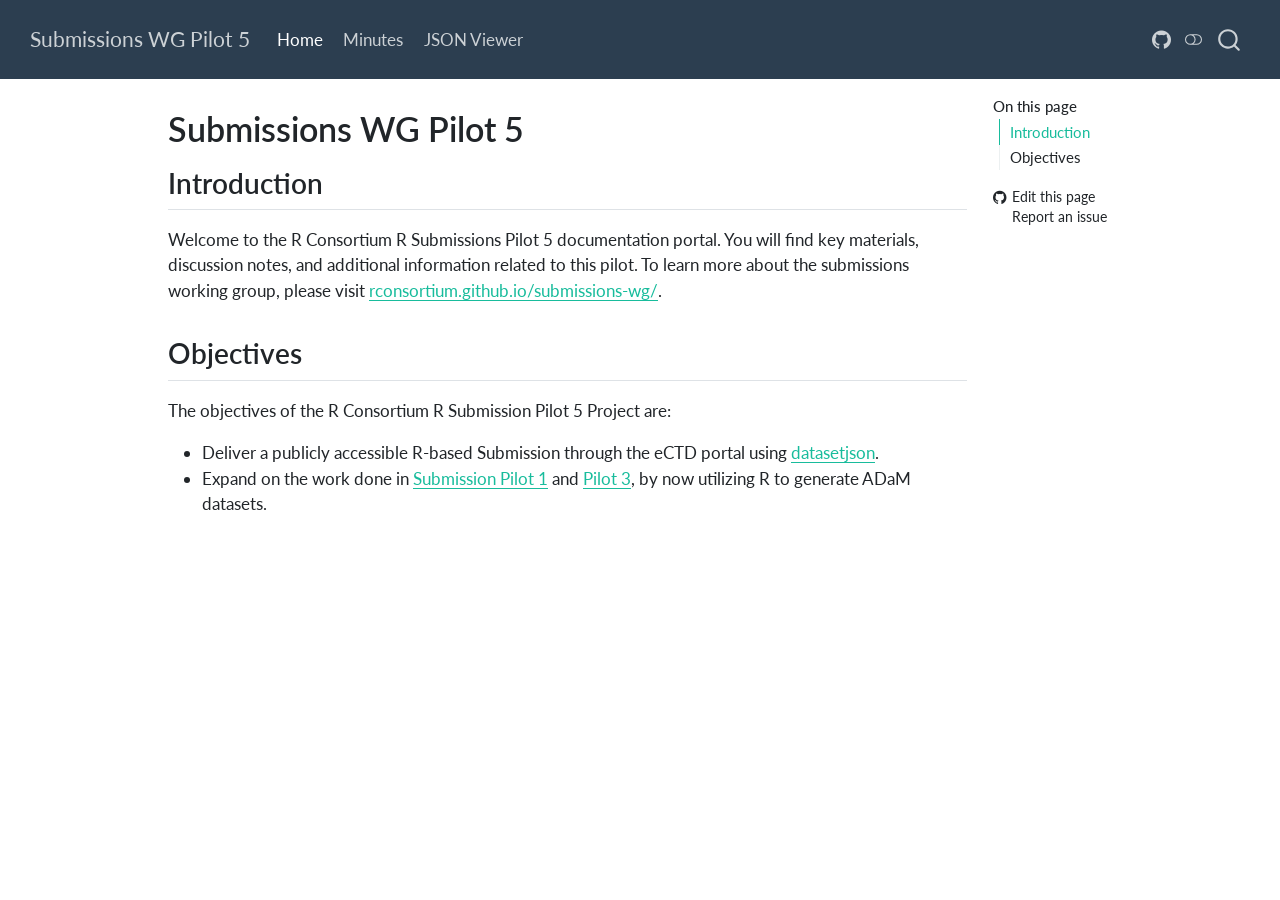
==== index.html @ d09e0a8d "Built site for gh-pages" ====
<!DOCTYPE html>
<html xmlns="http://www.w3.org/1999/xhtml" lang="en" xml:lang="en"><head>

<meta charset="utf-8">
<meta name="generator" content="quarto-1.6.43">

<meta name="viewport" content="width=device-width, initial-scale=1.0, user-scalable=yes">


<title>Submissions WG Pilot 5</title>
<style>
code{white-space: pre-wrap;}
span.smallcaps{font-variant: small-caps;}
div.columns{display: flex; gap: min(4vw, 1.5em);}
div.column{flex: auto; overflow-x: auto;}
div.hanging-indent{margin-left: 1.5em; text-indent: -1.5em;}
ul.task-list{list-style: none;}
ul.task-list li input[type="checkbox"] {
  width: 0.8em;
  margin: 0 0.8em 0.2em -1em; /* quarto-specific, see https://github.com/quarto-dev/quarto-cli/issues/4556 */ 
  vertical-align: middle;
}
</style>


<script src="site_libs/quarto-nav/quarto-nav.js"></script>
<script src="site_libs/quarto-nav/headroom.min.js"></script>
<script src="site_libs/clipboard/clipboard.min.js"></script>
<script src="site_libs/quarto-search/autocomplete.umd.js"></script>
<script src="site_libs/quarto-search/fuse.min.js"></script>
<script src="site_libs/quarto-search/quarto-search.js"></script>
<meta name="quarto:offset" content="./">
<script src="site_libs/quarto-html/quarto.js"></script>
<script src="site_libs/quarto-html/popper.min.js"></script>
<script src="site_libs/quarto-html/tippy.umd.min.js"></script>
<script src="site_libs/quarto-html/anchor.min.js"></script>
<link href="site_libs/quarto-html/tippy.css" rel="stylesheet">
<link href="site_libs/quarto-html/quarto-syntax-highlighting-d4d76bf8491c20bad77d141916dc28e1.css" rel="stylesheet" class="quarto-color-scheme" id="quarto-text-highlighting-styles">
<link href="site_libs/quarto-html/quarto-syntax-highlighting-dark-4379b0ccadffce622b03caf4c46266b3.css" rel="prefetch" class="quarto-color-scheme quarto-color-alternate" id="quarto-text-highlighting-styles">
<script src="site_libs/bootstrap/bootstrap.min.js"></script>
<link href="site_libs/bootstrap/bootstrap-icons.css" rel="stylesheet">
<link href="site_libs/bootstrap/bootstrap-d75320580429fd03ccc14abf5aea7e44.min.css" rel="stylesheet" append-hash="true" class="quarto-color-scheme" id="quarto-bootstrap" data-mode="light">
<link href="site_libs/bootstrap/bootstrap-dark-03cff2e87a80ce85282700c0d3d2a4d3.min.css" rel="prefetch" append-hash="true" class="quarto-color-scheme quarto-color-alternate" id="quarto-bootstrap" data-mode="dark">
<script id="quarto-search-options" type="application/json">{
  "location": "navbar",
  "copy-button": false,
  "collapse-after": 3,
  "panel-placement": "end",
  "type": "overlay",
  "limit": 50,
  "keyboard-shortcut": [
    "f",
    "/",
    "s"
  ],
  "show-item-context": false,
  "language": {
    "search-no-results-text": "No results",
    "search-matching-documents-text": "matching documents",
    "search-copy-link-title": "Copy link to search",
    "search-hide-matches-text": "Hide additional matches",
    "search-more-match-text": "more match in this document",
    "search-more-matches-text": "more matches in this document",
    "search-clear-button-title": "Clear",
    "search-text-placeholder": "",
    "search-detached-cancel-button-title": "Cancel",
    "search-submit-button-title": "Submit",
    "search-label": "Search"
  }
}</script>


<link rel="stylesheet" href="styles.css">
</head>

<body class="nav-fixed">

<div id="quarto-search-results"></div>
  <header id="quarto-header" class="headroom fixed-top">
    <nav class="navbar navbar-expand-lg " data-bs-theme="dark">
      <div class="navbar-container container-fluid">
      <div class="navbar-brand-container mx-auto">
    <a class="navbar-brand" href="./index.html">
    <span class="navbar-title">Submissions WG Pilot 5</span>
    </a>
  </div>
            <div id="quarto-search" class="" title="Search"></div>
          <button class="navbar-toggler" type="button" data-bs-toggle="collapse" data-bs-target="#navbarCollapse" aria-controls="navbarCollapse" role="menu" aria-expanded="false" aria-label="Toggle navigation" onclick="if (window.quartoToggleHeadroom) { window.quartoToggleHeadroom(); }">
  <span class="navbar-toggler-icon"></span>
</button>
          <div class="collapse navbar-collapse" id="navbarCollapse">
            <ul class="navbar-nav navbar-nav-scroll me-auto">
  <li class="nav-item">
    <a class="nav-link active" href="./index.html" aria-current="page"> 
<span class="menu-text">Home</span></a>
  </li>  
  <li class="nav-item">
    <a class="nav-link" href="https://github.com/RConsortium/submissions-pilot5-datasetjson/discussions/3/"> 
<span class="menu-text">Minutes</span></a>
  </li>  
  <li class="nav-item">
    <a class="nav-link" href="./viewer.html"> 
<span class="menu-text">JSON Viewer</span></a>
  </li>  
</ul>
            <ul class="navbar-nav navbar-nav-scroll ms-auto">
  <li class="nav-item compact">
    <a class="nav-link" href="https://github.com/RConsortium/submissions-pilot5-website"> <i class="bi bi-github" role="img" aria-label="GitHub Site">
</i> 
<span class="menu-text"></span></a>
  </li>  
</ul>
          </div> <!-- /navcollapse -->
            <div class="quarto-navbar-tools">
  <a href="" class="quarto-color-scheme-toggle quarto-navigation-tool  px-1" onclick="window.quartoToggleColorScheme(); return false;" title="Toggle dark mode"><i class="bi"></i></a>
</div>
      </div> <!-- /container-fluid -->
    </nav>
</header>
<!-- content -->
<div id="quarto-content" class="quarto-container page-columns page-rows-contents page-layout-article page-navbar">
<!-- sidebar -->
<!-- margin-sidebar -->
    <div id="quarto-margin-sidebar" class="sidebar margin-sidebar">
        <nav id="TOC" role="doc-toc" class="toc-active">
    <h2 id="toc-title">On this page</h2>
   
  <ul>
  <li><a href="#introduction" id="toc-introduction" class="nav-link active" data-scroll-target="#introduction">Introduction</a></li>
  <li><a href="#objectives" id="toc-objectives" class="nav-link" data-scroll-target="#objectives">Objectives</a></li>
  </ul>
<div class="toc-actions"><ul><li><a href="https://github.com/RConsortium/submissions-pilot5-website/edit/main/index.qmd" class="toc-action"><i class="bi bi-github"></i>Edit this page</a></li><li><a href="https://github.com/RConsortium/submissions-pilot5-website/issues/new" class="toc-action"><i class="bi empty"></i>Report an issue</a></li></ul></div></nav>
    </div>
<!-- main -->
<main class="content" id="quarto-document-content">

<header id="title-block-header" class="quarto-title-block default">
<div class="quarto-title">
<h1 class="title">Submissions WG Pilot 5</h1>
</div>



<div class="quarto-title-meta">

    
  
    
  </div>
  


</header>


<section id="introduction" class="level2">
<h2 class="anchored" data-anchor-id="introduction">Introduction</h2>
<p>Welcome to the R Consortium R Submissions Pilot 5 documentation portal. You will find key materials, discussion notes, and additional information related to this pilot. To learn more about the submissions working group, please visit <a href="https://rconsortium.github.io/submissions-wg/">rconsortium.github.io/submissions-wg/</a>.</p>
</section>
<section id="objectives" class="level2">
<h2 class="anchored" data-anchor-id="objectives">Objectives</h2>
<p>The objectives of the R Consortium R Submission Pilot 5 Project are:</p>
<ul>
<li>Deliver a publicly accessible R-based Submission through the eCTD portal using <a href="https://github.com/atorus-research/datasetjson">datasetjson</a>.</li>
<li>Expand on the work done in <a href="https://github.com/RConsortium/submissions-pilot1">Submission Pilot 1</a> and <a href="https://github.com/RConsortium/submissions-pilot3-adam">Pilot 3</a>, by now utilizing R to generate ADaM datasets.</li>
</ul>


</section>

</main> <!-- /main -->
<script id="quarto-html-after-body" type="application/javascript">
window.document.addEventListener("DOMContentLoaded", function (event) {
  const toggleBodyColorMode = (bsSheetEl) => {
    const mode = bsSheetEl.getAttribute("data-mode");
    const bodyEl = window.document.querySelector("body");
    if (mode === "dark") {
      bodyEl.classList.add("quarto-dark");
      bodyEl.classList.remove("quarto-light");
    } else {
      bodyEl.classList.add("quarto-light");
      bodyEl.classList.remove("quarto-dark");
    }
  }
  const toggleBodyColorPrimary = () => {
    const bsSheetEl = window.document.querySelector("link#quarto-bootstrap");
    if (bsSheetEl) {
      toggleBodyColorMode(bsSheetEl);
    }
  }
  toggleBodyColorPrimary();  
  const disableStylesheet = (stylesheets) => {
    for (let i=0; i < stylesheets.length; i++) {
      const stylesheet = stylesheets[i];
      stylesheet.rel = 'prefetch';
    }
  }
  const enableStylesheet = (stylesheets) => {
    for (let i=0; i < stylesheets.length; i++) {
      const stylesheet = stylesheets[i];
      stylesheet.rel = 'stylesheet';
    }
  }
  const manageTransitions = (selector, allowTransitions) => {
    const els = window.document.querySelectorAll(selector);
    for (let i=0; i < els.length; i++) {
      const el = els[i];
      if (allowTransitions) {
        el.classList.remove('notransition');
      } else {
        el.classList.add('notransition');
      }
    }
  }
  const toggleGiscusIfUsed = (isAlternate, darkModeDefault) => {
    const baseTheme = document.querySelector('#giscus-base-theme')?.value ?? 'light';
    const alternateTheme = document.querySelector('#giscus-alt-theme')?.value ?? 'dark';
    let newTheme = '';
    if(darkModeDefault) {
      newTheme = isAlternate ? baseTheme : alternateTheme;
    } else {
      newTheme = isAlternate ? alternateTheme : baseTheme;
    }
    const changeGiscusTheme = () => {
      // From: https://github.com/giscus/giscus/issues/336
      const sendMessage = (message) => {
        const iframe = document.querySelector('iframe.giscus-frame');
        if (!iframe) return;
        iframe.contentWindow.postMessage({ giscus: message }, 'https://giscus.app');
      }
      sendMessage({
        setConfig: {
          theme: newTheme
        }
      });
    }
    const isGiscussLoaded = window.document.querySelector('iframe.giscus-frame') !== null;
    if (isGiscussLoaded) {
      changeGiscusTheme();
    }
  }
  const toggleColorMode = (alternate) => {
    // Switch the stylesheets
    const alternateStylesheets = window.document.querySelectorAll('link.quarto-color-scheme.quarto-color-alternate');
    manageTransitions('#quarto-margin-sidebar .nav-link', false);
    if (alternate) {
      enableStylesheet(alternateStylesheets);
      for (const sheetNode of alternateStylesheets) {
        if (sheetNode.id === "quarto-bootstrap") {
          toggleBodyColorMode(sheetNode);
        }
      }
    } else {
      disableStylesheet(alternateStylesheets);
      toggleBodyColorPrimary();
    }
    manageTransitions('#quarto-margin-sidebar .nav-link', true);
    // Switch the toggles
    const toggles = window.document.querySelectorAll('.quarto-color-scheme-toggle');
    for (let i=0; i < toggles.length; i++) {
      const toggle = toggles[i];
      if (toggle) {
        if (alternate) {
          toggle.classList.add("alternate");     
        } else {
          toggle.classList.remove("alternate");
        }
      }
    }
    // Hack to workaround the fact that safari doesn't
    // properly recolor the scrollbar when toggling (#1455)
    if (navigator.userAgent.indexOf('Safari') > 0 && navigator.userAgent.indexOf('Chrome') == -1) {
      manageTransitions("body", false);
      window.scrollTo(0, 1);
      setTimeout(() => {
        window.scrollTo(0, 0);
        manageTransitions("body", true);
      }, 40);  
    }
  }
  const isFileUrl = () => { 
    return window.location.protocol === 'file:';
  }
  const hasAlternateSentinel = () => {  
    let styleSentinel = getColorSchemeSentinel();
    if (styleSentinel !== null) {
      return styleSentinel === "alternate";
    } else {
      return false;
    }
  }
  const setStyleSentinel = (alternate) => {
    const value = alternate ? "alternate" : "default";
    if (!isFileUrl()) {
      window.localStorage.setItem("quarto-color-scheme", value);
    } else {
      localAlternateSentinel = value;
    }
  }
  const getColorSchemeSentinel = () => {
    if (!isFileUrl()) {
      const storageValue = window.localStorage.getItem("quarto-color-scheme");
      return storageValue != null ? storageValue : localAlternateSentinel;
    } else {
      return localAlternateSentinel;
    }
  }
  const darkModeDefault = false;
  let localAlternateSentinel = darkModeDefault ? 'alternate' : 'default';
  // Dark / light mode switch
  window.quartoToggleColorScheme = () => {
    // Read the current dark / light value 
    let toAlternate = !hasAlternateSentinel();
    toggleColorMode(toAlternate);
    setStyleSentinel(toAlternate);
    toggleGiscusIfUsed(toAlternate, darkModeDefault);
  };
  // Ensure there is a toggle, if there isn't float one in the top right
  if (window.document.querySelector('.quarto-color-scheme-toggle') === null) {
    const a = window.document.createElement('a');
    a.classList.add('top-right');
    a.classList.add('quarto-color-scheme-toggle');
    a.href = "";
    a.onclick = function() { try { window.quartoToggleColorScheme(); } catch {} return false; };
    const i = window.document.createElement("i");
    i.classList.add('bi');
    a.appendChild(i);
    window.document.body.appendChild(a);
  }
  // Switch to dark mode if need be
  if (hasAlternateSentinel()) {
    toggleColorMode(true);
  } else {
    toggleColorMode(false);
  }
  const icon = "";
  const anchorJS = new window.AnchorJS();
  anchorJS.options = {
    placement: 'right',
    icon: icon
  };
  anchorJS.add('.anchored');
  const isCodeAnnotation = (el) => {
    for (const clz of el.classList) {
      if (clz.startsWith('code-annotation-')) {                     
        return true;
      }
    }
    return false;
  }
  const onCopySuccess = function(e) {
    // button target
    const button = e.trigger;
    // don't keep focus
    button.blur();
    // flash "checked"
    button.classList.add('code-copy-button-checked');
    var currentTitle = button.getAttribute("title");
    button.setAttribute("title", "Copied!");
    let tooltip;
    if (window.bootstrap) {
      button.setAttribute("data-bs-toggle", "tooltip");
      button.setAttribute("data-bs-placement", "left");
      button.setAttribute("data-bs-title", "Copied!");
      tooltip = new bootstrap.Tooltip(button, 
        { trigger: "manual", 
          customClass: "code-copy-button-tooltip",
          offset: [0, -8]});
      tooltip.show();    
    }
    setTimeout(function() {
      if (tooltip) {
        tooltip.hide();
        button.removeAttribute("data-bs-title");
        button.removeAttribute("data-bs-toggle");
        button.removeAttribute("data-bs-placement");
      }
      button.setAttribute("title", currentTitle);
      button.classList.remove('code-copy-button-checked');
    }, 1000);
    // clear code selection
    e.clearSelection();
  }
  const getTextToCopy = function(trigger) {
      const codeEl = trigger.previousElementSibling.cloneNode(true);
      for (const childEl of codeEl.children) {
        if (isCodeAnnotation(childEl)) {
          childEl.remove();
        }
      }
      return codeEl.innerText;
  }
  const clipboard = new window.ClipboardJS('.code-copy-button:not([data-in-quarto-modal])', {
    text: getTextToCopy
  });
  clipboard.on('success', onCopySuccess);
  if (window.document.getElementById('quarto-embedded-source-code-modal')) {
    const clipboardModal = new window.ClipboardJS('.code-copy-button[data-in-quarto-modal]', {
      text: getTextToCopy,
      container: window.document.getElementById('quarto-embedded-source-code-modal')
    });
    clipboardModal.on('success', onCopySuccess);
  }
    var localhostRegex = new RegExp(/^(?:http|https):\/\/localhost\:?[0-9]*\//);
    var mailtoRegex = new RegExp(/^mailto:/);
      var filterRegex = new RegExp("https:\/\/rconsortium\.github\.io\/submissions-pilot5-website");
    var isInternal = (href) => {
        return filterRegex.test(href) || localhostRegex.test(href) || mailtoRegex.test(href);
    }
    // Inspect non-navigation links and adorn them if external
 	var links = window.document.querySelectorAll('a[href]:not(.nav-link):not(.navbar-brand):not(.toc-action):not(.sidebar-link):not(.sidebar-item-toggle):not(.pagination-link):not(.no-external):not([aria-hidden]):not(.dropdown-item):not(.quarto-navigation-tool):not(.about-link)');
    for (var i=0; i<links.length; i++) {
      const link = links[i];
      if (!isInternal(link.href)) {
        // undo the damage that might have been done by quarto-nav.js in the case of
        // links that we want to consider external
        if (link.dataset.originalHref !== undefined) {
          link.href = link.dataset.originalHref;
        }
      }
    }
  function tippyHover(el, contentFn, onTriggerFn, onUntriggerFn) {
    const config = {
      allowHTML: true,
      maxWidth: 500,
      delay: 100,
      arrow: false,
      appendTo: function(el) {
          return el.parentElement;
      },
      interactive: true,
      interactiveBorder: 10,
      theme: 'quarto',
      placement: 'bottom-start',
    };
    if (contentFn) {
      config.content = contentFn;
    }
    if (onTriggerFn) {
      config.onTrigger = onTriggerFn;
    }
    if (onUntriggerFn) {
      config.onUntrigger = onUntriggerFn;
    }
    window.tippy(el, config); 
  }
  const noterefs = window.document.querySelectorAll('a[role="doc-noteref"]');
  for (var i=0; i<noterefs.length; i++) {
    const ref = noterefs[i];
    tippyHover(ref, function() {
      // use id or data attribute instead here
      let href = ref.getAttribute('data-footnote-href') || ref.getAttribute('href');
      try { href = new URL(href).hash; } catch {}
      const id = href.replace(/^#\/?/, "");
      const note = window.document.getElementById(id);
      if (note) {
        return note.innerHTML;
      } else {
        return "";
      }
    });
  }
  const xrefs = window.document.querySelectorAll('a.quarto-xref');
  const processXRef = (id, note) => {
    // Strip column container classes
    const stripColumnClz = (el) => {
      el.classList.remove("page-full", "page-columns");
      if (el.children) {
        for (const child of el.children) {
          stripColumnClz(child);
        }
      }
    }
    stripColumnClz(note)
    if (id === null || id.startsWith('sec-')) {
      // Special case sections, only their first couple elements
      const container = document.createElement("div");
      if (note.children && note.children.length > 2) {
        container.appendChild(note.children[0].cloneNode(true));
        for (let i = 1; i < note.children.length; i++) {
          const child = note.children[i];
          if (child.tagName === "P" && child.innerText === "") {
            continue;
          } else {
            container.appendChild(child.cloneNode(true));
            break;
          }
        }
        if (window.Quarto?.typesetMath) {
          window.Quarto.typesetMath(container);
        }
        return container.innerHTML
      } else {
        if (window.Quarto?.typesetMath) {
          window.Quarto.typesetMath(note);
        }
        return note.innerHTML;
      }
    } else {
      // Remove any anchor links if they are present
      const anchorLink = note.querySelector('a.anchorjs-link');
      if (anchorLink) {
        anchorLink.remove();
      }
      if (window.Quarto?.typesetMath) {
        window.Quarto.typesetMath(note);
      }
      if (note.classList.contains("callout")) {
        return note.outerHTML;
      } else {
        return note.innerHTML;
      }
    }
  }
  for (var i=0; i<xrefs.length; i++) {
    const xref = xrefs[i];
    tippyHover(xref, undefined, function(instance) {
      instance.disable();
      let url = xref.getAttribute('href');
      let hash = undefined; 
      if (url.startsWith('#')) {
        hash = url;
      } else {
        try { hash = new URL(url).hash; } catch {}
      }
      if (hash) {
        const id = hash.replace(/^#\/?/, "");
        const note = window.document.getElementById(id);
        if (note !== null) {
          try {
            const html = processXRef(id, note.cloneNode(true));
            instance.setContent(html);
          } finally {
            instance.enable();
            instance.show();
          }
        } else {
          // See if we can fetch this
          fetch(url.split('#')[0])
          .then(res => res.text())
          .then(html => {
            const parser = new DOMParser();
            const htmlDoc = parser.parseFromString(html, "text/html");
            const note = htmlDoc.getElementById(id);
            if (note !== null) {
              const html = processXRef(id, note);
              instance.setContent(html);
            } 
          }).finally(() => {
            instance.enable();
            instance.show();
          });
        }
      } else {
        // See if we can fetch a full url (with no hash to target)
        // This is a special case and we should probably do some content thinning / targeting
        fetch(url)
        .then(res => res.text())
        .then(html => {
          const parser = new DOMParser();
          const htmlDoc = parser.parseFromString(html, "text/html");
          const note = htmlDoc.querySelector('main.content');
          if (note !== null) {
            // This should only happen for chapter cross references
            // (since there is no id in the URL)
            // remove the first header
            if (note.children.length > 0 && note.children[0].tagName === "HEADER") {
              note.children[0].remove();
            }
            const html = processXRef(null, note);
            instance.setContent(html);
          } 
        }).finally(() => {
          instance.enable();
          instance.show();
        });
      }
    }, function(instance) {
    });
  }
      let selectedAnnoteEl;
      const selectorForAnnotation = ( cell, annotation) => {
        let cellAttr = 'data-code-cell="' + cell + '"';
        let lineAttr = 'data-code-annotation="' +  annotation + '"';
        const selector = 'span[' + cellAttr + '][' + lineAttr + ']';
        return selector;
      }
      const selectCodeLines = (annoteEl) => {
        const doc = window.document;
        const targetCell = annoteEl.getAttribute("data-target-cell");
        const targetAnnotation = annoteEl.getAttribute("data-target-annotation");
        const annoteSpan = window.document.querySelector(selectorForAnnotation(targetCell, targetAnnotation));
        const lines = annoteSpan.getAttribute("data-code-lines").split(",");
        const lineIds = lines.map((line) => {
          return targetCell + "-" + line;
        })
        let top = null;
        let height = null;
        let parent = null;
        if (lineIds.length > 0) {
            //compute the position of the single el (top and bottom and make a div)
            const el = window.document.getElementById(lineIds[0]);
            top = el.offsetTop;
            height = el.offsetHeight;
            parent = el.parentElement.parentElement;
          if (lineIds.length > 1) {
            const lastEl = window.document.getElementById(lineIds[lineIds.length - 1]);
            const bottom = lastEl.offsetTop + lastEl.offsetHeight;
            height = bottom - top;
          }
          if (top !== null && height !== null && parent !== null) {
            // cook up a div (if necessary) and position it 
            let div = window.document.getElementById("code-annotation-line-highlight");
            if (div === null) {
              div = window.document.createElement("div");
              div.setAttribute("id", "code-annotation-line-highlight");
              div.style.position = 'absolute';
              parent.appendChild(div);
            }
            div.style.top = top - 2 + "px";
            div.style.height = height + 4 + "px";
            div.style.left = 0;
            let gutterDiv = window.document.getElementById("code-annotation-line-highlight-gutter");
            if (gutterDiv === null) {
              gutterDiv = window.document.createElement("div");
              gutterDiv.setAttribute("id", "code-annotation-line-highlight-gutter");
              gutterDiv.style.position = 'absolute';
              const codeCell = window.document.getElementById(targetCell);
              const gutter = codeCell.querySelector('.code-annotation-gutter');
              gutter.appendChild(gutterDiv);
            }
            gutterDiv.style.top = top - 2 + "px";
            gutterDiv.style.height = height + 4 + "px";
          }
          selectedAnnoteEl = annoteEl;
        }
      };
      const unselectCodeLines = () => {
        const elementsIds = ["code-annotation-line-highlight", "code-annotation-line-highlight-gutter"];
        elementsIds.forEach((elId) => {
          const div = window.document.getElementById(elId);
          if (div) {
            div.remove();
          }
        });
        selectedAnnoteEl = undefined;
      };
        // Handle positioning of the toggle
    window.addEventListener(
      "resize",
      throttle(() => {
        elRect = undefined;
        if (selectedAnnoteEl) {
          selectCodeLines(selectedAnnoteEl);
        }
      }, 10)
    );
    function throttle(fn, ms) {
    let throttle = false;
    let timer;
      return (...args) => {
        if(!throttle) { // first call gets through
            fn.apply(this, args);
            throttle = true;
        } else { // all the others get throttled
            if(timer) clearTimeout(timer); // cancel #2
            timer = setTimeout(() => {
              fn.apply(this, args);
              timer = throttle = false;
            }, ms);
        }
      };
    }
      // Attach click handler to the DT
      const annoteDls = window.document.querySelectorAll('dt[data-target-cell]');
      for (const annoteDlNode of annoteDls) {
        annoteDlNode.addEventListener('click', (event) => {
          const clickedEl = event.target;
          if (clickedEl !== selectedAnnoteEl) {
            unselectCodeLines();
            const activeEl = window.document.querySelector('dt[data-target-cell].code-annotation-active');
            if (activeEl) {
              activeEl.classList.remove('code-annotation-active');
            }
            selectCodeLines(clickedEl);
            clickedEl.classList.add('code-annotation-active');
          } else {
            // Unselect the line
            unselectCodeLines();
            clickedEl.classList.remove('code-annotation-active');
          }
        });
      }
  const findCites = (el) => {
    const parentEl = el.parentElement;
    if (parentEl) {
      const cites = parentEl.dataset.cites;
      if (cites) {
        return {
          el,
          cites: cites.split(' ')
        };
      } else {
        return findCites(el.parentElement)
      }
    } else {
      return undefined;
    }
  };
  var bibliorefs = window.document.querySelectorAll('a[role="doc-biblioref"]');
  for (var i=0; i<bibliorefs.length; i++) {
    const ref = bibliorefs[i];
    const citeInfo = findCites(ref);
    if (citeInfo) {
      tippyHover(citeInfo.el, function() {
        var popup = window.document.createElement('div');
        citeInfo.cites.forEach(function(cite) {
          var citeDiv = window.document.createElement('div');
          citeDiv.classList.add('hanging-indent');
          citeDiv.classList.add('csl-entry');
          var biblioDiv = window.document.getElementById('ref-' + cite);
          if (biblioDiv) {
            citeDiv.innerHTML = biblioDiv.innerHTML;
          }
          popup.appendChild(citeDiv);
        });
        return popup.innerHTML;
      });
    }
  }
});
</script>
</div> <!-- /content -->




<footer class="footer"><div class="nav-footer"><div class="nav-footer-center"><div class="toc-actions d-sm-block d-md-none"><ul><li><a href="https://github.com/RConsortium/submissions-pilot5-website/edit/main/index.qmd" class="toc-action"><i class="bi bi-github"></i>Edit this page</a></li><li><a href="https://github.com/RConsortium/submissions-pilot5-website/issues/new" class="toc-action"><i class="bi empty"></i>Report an issue</a></li></ul></div></div></div></footer></body></html>
---- site_libs/quarto-html/tippy.css ----
.tippy-box[data-animation=fade][data-state=hidden]{opacity:0}[data-tippy-root]{max-width:calc(100vw - 10px)}.tippy-box{position:relative;background-color:#333;color:#fff;border-radius:4px;font-size:14px;line-height:1.4;white-space:normal;outline:0;transition-property:transform,visibility,opacity}.tippy-box[data-placement^=top]>.tippy-arrow{bottom:0}.tippy-box[data-placement^=top]>.tippy-arrow:before{bottom:-7px;left:0;border-width:8px 8px 0;border-top-color:initial;transform-origin:center top}.tippy-box[data-placement^=bottom]>.tippy-arrow{top:0}.tippy-box[data-placement^=bottom]>.tippy-arrow:before{top:-7px;left:0;border-width:0 8px 8px;border-bottom-color:initial;transform-origin:center bottom}.tippy-box[data-placement^=left]>.tippy-arrow{right:0}.tippy-box[data-placement^=left]>.tippy-arrow:before{border-width:8px 0 8px 8px;border-left-color:initial;right:-7px;transform-origin:center left}.tippy-box[data-placement^=right]>.tippy-arrow{left:0}.tippy-box[data-placement^=right]>.tippy-arrow:before{left:-7px;border-width:8px 8px 8px 0;border-right-color:initial;transform-origin:center right}.tippy-box[data-inertia][data-state=visible]{transition-timing-function:cubic-bezier(.54,1.5,.38,1.11)}.tippy-arrow{width:16px;height:16px;color:#333}.tippy-arrow:before{content:"";position:absolute;border-color:transparent;border-style:solid}.tippy-content{position:relative;padding:5px 9px;z-index:1}
---- site_libs/quarto-html/quarto-syntax-highlighting-d4d76bf8491c20bad77d141916dc28e1.css ----
/* quarto syntax highlight colors */
:root {
  --quarto-hl-ot-color: #003B4F;
  --quarto-hl-at-color: #657422;
  --quarto-hl-ss-color: #20794D;
  --quarto-hl-an-color: #5E5E5E;
  --quarto-hl-fu-color: #4758AB;
  --quarto-hl-st-color: #20794D;
  --quarto-hl-cf-color: #003B4F;
  --quarto-hl-op-color: #5E5E5E;
  --quarto-hl-er-color: #AD0000;
  --quarto-hl-bn-color: #AD0000;
  --quarto-hl-al-color: #AD0000;
  --quarto-hl-va-color: #111111;
  --quarto-hl-bu-color: inherit;
  --quarto-hl-ex-color: inherit;
  --quarto-hl-pp-color: #AD0000;
  --quarto-hl-in-color: #5E5E5E;
  --quarto-hl-vs-color: #20794D;
  --quarto-hl-wa-color: #5E5E5E;
  --quarto-hl-do-color: #5E5E5E;
  --quarto-hl-im-color: #00769E;
  --quarto-hl-ch-color: #20794D;
  --quarto-hl-dt-color: #AD0000;
  --quarto-hl-fl-color: #AD0000;
  --quarto-hl-co-color: #5E5E5E;
  --quarto-hl-cv-color: #5E5E5E;
  --quarto-hl-cn-color: #8f5902;
  --quarto-hl-sc-color: #5E5E5E;
  --quarto-hl-dv-color: #AD0000;
  --quarto-hl-kw-color: #003B4F;
}

/* other quarto variables */
:root {
  --quarto-font-monospace: SFMono-Regular, Menlo, Monaco, Consolas, "Liberation Mono", "Courier New", monospace;
}

pre > code.sourceCode > span {
  color: #003B4F;
}

code span {
  color: #003B4F;
}

code.sourceCode > span {
  color: #003B4F;
}

div.sourceCode,
div.sourceCode pre.sourceCode {
  color: #003B4F;
}

code span.ot {
  color: #003B4F;
  font-style: inherit;
}

code span.at {
  color: #657422;
  font-style: inherit;
}

code span.ss {
  color: #20794D;
  font-style: inherit;
}

code span.an {
  color: #5E5E5E;
  font-style: inherit;
}

code span.fu {
  color: #4758AB;
  font-style: inherit;
}

code span.st {
  color: #20794D;
  font-style: inherit;
}

code span.cf {
  color: #003B4F;
  font-weight: bold;
  font-style: inherit;
}

code span.op {
  color: #5E5E5E;
  font-style: inherit;
}

code span.er {
  color: #AD0000;
  font-style: inherit;
}

code span.bn {
  color: #AD0000;
  font-style: inherit;
}

code span.al {
  color: #AD0000;
  font-style: inherit;
}

code span.va {
  color: #111111;
  font-style: inherit;
}

code span.bu {
  font-style: inherit;
}

code span.ex {
  font-style: inherit;
}

code span.pp {
  color: #AD0000;
  font-style: inherit;
}

code span.in {
  color: #5E5E5E;
  font-style: inherit;
}

code span.vs {
  color: #20794D;
  font-style: inherit;
}

code span.wa {
  color: #5E5E5E;
  font-style: italic;
}

code span.do {
  color: #5E5E5E;
  font-style: italic;
}

code span.im {
  color: #00769E;
  font-style: inherit;
}

code span.ch {
  color: #20794D;
  font-style: inherit;
}

code span.dt {
  color: #AD0000;
  font-style: inherit;
}

code span.fl {
  color: #AD0000;
  font-style: inherit;
}

code span.co {
  color: #5E5E5E;
  font-style: inherit;
}

code span.cv {
  color: #5E5E5E;
  font-style: italic;
}

code span.cn {
  color: #8f5902;
  font-style: inherit;
}

code span.sc {
  color: #5E5E5E;
  font-style: inherit;
}

code span.dv {
  color: #AD0000;
  font-style: inherit;
}

code span.kw {
  color: #003B4F;
  font-weight: bold;
  font-style: inherit;
}

.prevent-inlining {
  content: "</";
}

/*# sourceMappingURL=c9c5d451c23b744f9cb2c98992a0aef2.css.map */
---- site_libs/quarto-html/quarto-syntax-highlighting-dark-4379b0ccadffce622b03caf4c46266b3.css ----
/* quarto syntax highlight colors */
:root {
  --quarto-hl-al-color: #f07178;
  --quarto-hl-an-color: #d4d0ab;
  --quarto-hl-at-color: #00e0e0;
  --quarto-hl-bn-color: #d4d0ab;
  --quarto-hl-bu-color: #abe338;
  --quarto-hl-ch-color: #abe338;
  --quarto-hl-co-color: #f8f8f2;
  --quarto-hl-cv-color: #ffd700;
  --quarto-hl-cn-color: #ffd700;
  --quarto-hl-cf-color: #ffa07a;
  --quarto-hl-dt-color: #ffa07a;
  --quarto-hl-dv-color: #d4d0ab;
  --quarto-hl-do-color: #f8f8f2;
  --quarto-hl-er-color: #f07178;
  --quarto-hl-ex-color: #00e0e0;
  --quarto-hl-fl-color: #d4d0ab;
  --quarto-hl-fu-color: #ffa07a;
  --quarto-hl-im-color: #abe338;
  --quarto-hl-in-color: #d4d0ab;
  --quarto-hl-kw-color: #ffa07a;
  --quarto-hl-op-color: #ffa07a;
  --quarto-hl-ot-color: #00e0e0;
  --quarto-hl-pp-color: #dcc6e0;
  --quarto-hl-re-color: #00e0e0;
  --quarto-hl-sc-color: #abe338;
  --quarto-hl-ss-color: #abe338;
  --quarto-hl-st-color: #abe338;
  --quarto-hl-va-color: #00e0e0;
  --quarto-hl-vs-color: #abe338;
  --quarto-hl-wa-color: #dcc6e0;
}

/* other quarto variables */
:root {
  --quarto-font-monospace: SFMono-Regular, Menlo, Monaco, Consolas, "Liberation Mono", "Courier New", monospace;
}

code span.al {
  background-color: #2a0f15;
  font-weight: bold;
  color: #f07178;
}

code span.an {
  color: #d4d0ab;
}

code span.at {
  color: #00e0e0;
}

code span.bn {
  color: #d4d0ab;
}

code span.bu {
  color: #abe338;
}

code span.ch {
  color: #abe338;
}

code span.co {
  font-style: italic;
  color: #f8f8f2;
}

code span.cv {
  color: #ffd700;
}

code span.cn {
  color: #ffd700;
}

code span.cf {
  font-weight: bold;
  color: #ffa07a;
}

code span.dt {
  color: #ffa07a;
}

code span.dv {
  color: #d4d0ab;
}

code span.do {
  color: #f8f8f2;
}

code span.er {
  color: #f07178;
  text-decoration: underline;
}

code span.ex {
  font-weight: bold;
  color: #00e0e0;
}

code span.fl {
  color: #d4d0ab;
}

code span.fu {
  color: #ffa07a;
}

code span.im {
  color: #abe338;
}

code span.in {
  color: #d4d0ab;
}

code span.kw {
  font-weight: bold;
  color: #ffa07a;
}

pre > code.sourceCode > span {
  color: #f8f8f2;
}

code span {
  color: #f8f8f2;
}

code.sourceCode > span {
  color: #f8f8f2;
}

div.sourceCode,
div.sourceCode pre.sourceCode {
  color: #f8f8f2;
}

code span.op {
  color: #ffa07a;
}

code span.ot {
  color: #00e0e0;
}

code span.pp {
  color: #dcc6e0;
}

code span.re {
  background-color: #f8f8f2;
  color: #00e0e0;
}

code span.sc {
  color: #abe338;
}

code span.ss {
  color: #abe338;
}

code span.st {
  color: #abe338;
}

code span.va {
  color: #00e0e0;
}

code span.vs {
  color: #abe338;
}

code span.wa {
  color: #dcc6e0;
}

.prevent-inlining {
  content: "</";
}

/*# sourceMappingURL=358cf41e74b1efa21c8e6dcd38cd2fd6.css.map */
---- styles.css ----
/* css styles */
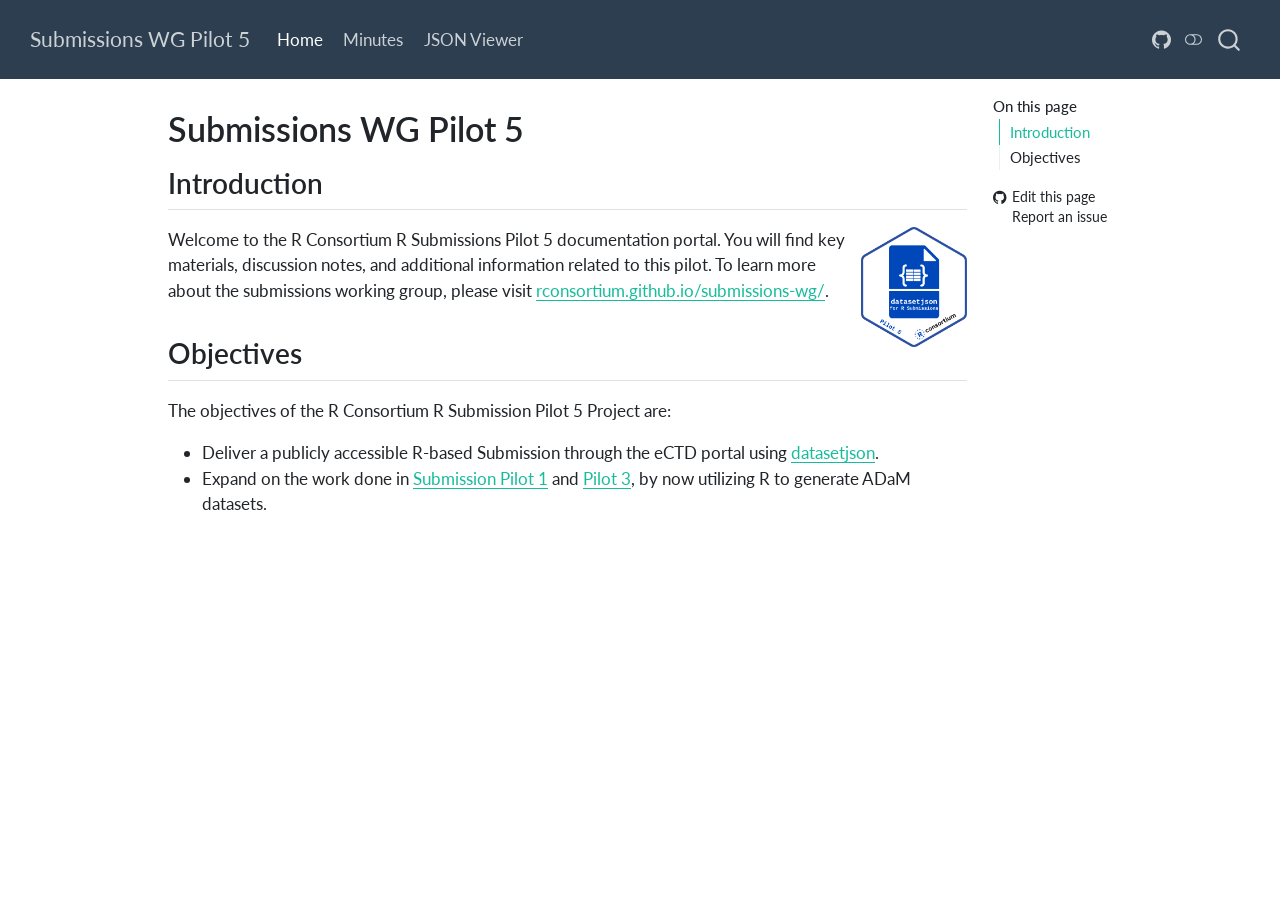
==== commit 3a41c309: "Built site for gh-pages" ====
--- a/index.html
+++ b/index.html
@@ -2,7 +2,7 @@
 <html xmlns="http://www.w3.org/1999/xhtml" lang="en" xml:lang="en"><head>
 
 <meta charset="utf-8">
-<meta name="generator" content="quarto-1.6.43">
+<meta name="generator" content="quarto-1.7.32">
 
 <meta name="viewport" content="width=device-width, initial-scale=1.0, user-scalable=yes">
 
@@ -30,17 +30,20 @@
 <script src="site_libs/quarto-search/fuse.min.js"></script>
 <script src="site_libs/quarto-search/quarto-search.js"></script>
 <meta name="quarto:offset" content="./">
-<script src="site_libs/quarto-html/quarto.js"></script>
+<script src="site_libs/quarto-html/quarto.js" type="module"></script>
+<script src="site_libs/quarto-html/tabsets/tabsets.js" type="module"></script>
 <script src="site_libs/quarto-html/popper.min.js"></script>
 <script src="site_libs/quarto-html/tippy.umd.min.js"></script>
 <script src="site_libs/quarto-html/anchor.min.js"></script>
 <link href="site_libs/quarto-html/tippy.css" rel="stylesheet">
-<link href="site_libs/quarto-html/quarto-syntax-highlighting-d4d76bf8491c20bad77d141916dc28e1.css" rel="stylesheet" class="quarto-color-scheme" id="quarto-text-highlighting-styles">
-<link href="site_libs/quarto-html/quarto-syntax-highlighting-dark-4379b0ccadffce622b03caf4c46266b3.css" rel="prefetch" class="quarto-color-scheme quarto-color-alternate" id="quarto-text-highlighting-styles">
+<link href="site_libs/quarto-html/quarto-syntax-highlighting-37eea08aefeeee20ff55810ff984fec1.css" rel="stylesheet" class="quarto-color-scheme" id="quarto-text-highlighting-styles">
+<link href="site_libs/quarto-html/quarto-syntax-highlighting-dark-2fef5ea3f8957b3e4ecc936fc74692ca.css" rel="stylesheet" class="quarto-color-scheme quarto-color-alternate" id="quarto-text-highlighting-styles">
+<link href="site_libs/quarto-html/quarto-syntax-highlighting-37eea08aefeeee20ff55810ff984fec1.css" rel="stylesheet" class="quarto-color-scheme-extra" id="quarto-text-highlighting-styles">
 <script src="site_libs/bootstrap/bootstrap.min.js"></script>
 <link href="site_libs/bootstrap/bootstrap-icons.css" rel="stylesheet">
-<link href="site_libs/bootstrap/bootstrap-d75320580429fd03ccc14abf5aea7e44.min.css" rel="stylesheet" append-hash="true" class="quarto-color-scheme" id="quarto-bootstrap" data-mode="light">
-<link href="site_libs/bootstrap/bootstrap-dark-03cff2e87a80ce85282700c0d3d2a4d3.min.css" rel="prefetch" append-hash="true" class="quarto-color-scheme quarto-color-alternate" id="quarto-bootstrap" data-mode="dark">
+<link href="site_libs/bootstrap/bootstrap-d1029c8c0624b678ec1882d5dbfbed62.min.css" rel="stylesheet" append-hash="true" class="quarto-color-scheme" id="quarto-bootstrap" data-mode="light">
+<link href="site_libs/bootstrap/bootstrap-dark-317fa9c8a93cbaa92631be92f51646c5.min.css" rel="stylesheet" append-hash="true" class="quarto-color-scheme quarto-color-alternate" id="quarto-bootstrap" data-mode="dark">
+<link href="site_libs/bootstrap/bootstrap-d1029c8c0624b678ec1882d5dbfbed62.min.css" rel="stylesheet" append-hash="true" class="quarto-color-scheme-extra" id="quarto-bootstrap" data-mode="light">
 <script id="quarto-search-options" type="application/json">{
   "location": "navbar",
   "copy-button": false,
@@ -73,7 +76,169 @@
 <link rel="stylesheet" href="styles.css">
 </head>
 
-<body class="nav-fixed">
+<body class="nav-fixed quarto-light"><script id="quarto-html-before-body" type="application/javascript">
+    const toggleBodyColorMode = (bsSheetEl) => {
+      const mode = bsSheetEl.getAttribute("data-mode");
+      const bodyEl = window.document.querySelector("body");
+      if (mode === "dark") {
+        bodyEl.classList.add("quarto-dark");
+        bodyEl.classList.remove("quarto-light");
+      } else {
+        bodyEl.classList.add("quarto-light");
+        bodyEl.classList.remove("quarto-dark");
+      }
+    }
+    const toggleBodyColorPrimary = () => {
+      const bsSheetEl = window.document.querySelector("link#quarto-bootstrap:not([rel=disabled-stylesheet])");
+      if (bsSheetEl) {
+        toggleBodyColorMode(bsSheetEl);
+      }
+    }
+    const setColorSchemeToggle = (alternate) => {
+      const toggles = window.document.querySelectorAll('.quarto-color-scheme-toggle');
+      for (let i=0; i < toggles.length; i++) {
+        const toggle = toggles[i];
+        if (toggle) {
+          if (alternate) {
+            toggle.classList.add("alternate");
+          } else {
+            toggle.classList.remove("alternate");
+          }
+        }
+      }
+    };
+    const toggleColorMode = (alternate) => {
+      // Switch the stylesheets
+      const primaryStylesheets = window.document.querySelectorAll('link.quarto-color-scheme:not(.quarto-color-alternate)');
+      const alternateStylesheets = window.document.querySelectorAll('link.quarto-color-scheme.quarto-color-alternate');
+      manageTransitions('#quarto-margin-sidebar .nav-link', false);
+      if (alternate) {
+        // note: dark is layered on light, we don't disable primary!
+        enableStylesheet(alternateStylesheets);
+        for (const sheetNode of alternateStylesheets) {
+          if (sheetNode.id === "quarto-bootstrap") {
+            toggleBodyColorMode(sheetNode);
+          }
+        }
+      } else {
+        disableStylesheet(alternateStylesheets);
+        enableStylesheet(primaryStylesheets)
+        toggleBodyColorPrimary();
+      }
+      manageTransitions('#quarto-margin-sidebar .nav-link', true);
+      // Switch the toggles
+      setColorSchemeToggle(alternate)
+      // Hack to workaround the fact that safari doesn't
+      // properly recolor the scrollbar when toggling (#1455)
+      if (navigator.userAgent.indexOf('Safari') > 0 && navigator.userAgent.indexOf('Chrome') == -1) {
+        manageTransitions("body", false);
+        window.scrollTo(0, 1);
+        setTimeout(() => {
+          window.scrollTo(0, 0);
+          manageTransitions("body", true);
+        }, 40);
+      }
+    }
+    const disableStylesheet = (stylesheets) => {
+      for (let i=0; i < stylesheets.length; i++) {
+        const stylesheet = stylesheets[i];
+        stylesheet.rel = 'disabled-stylesheet';
+      }
+    }
+    const enableStylesheet = (stylesheets) => {
+      for (let i=0; i < stylesheets.length; i++) {
+        const stylesheet = stylesheets[i];
+        if(stylesheet.rel !== 'stylesheet') { // for Chrome, which will still FOUC without this check
+          stylesheet.rel = 'stylesheet';
+        }
+      }
+    }
+    const manageTransitions = (selector, allowTransitions) => {
+      const els = window.document.querySelectorAll(selector);
+      for (let i=0; i < els.length; i++) {
+        const el = els[i];
+        if (allowTransitions) {
+          el.classList.remove('notransition');
+        } else {
+          el.classList.add('notransition');
+        }
+      }
+    }
+    const isFileUrl = () => {
+      return window.location.protocol === 'file:';
+    }
+    const hasAlternateSentinel = () => {
+      let styleSentinel = getColorSchemeSentinel();
+      if (styleSentinel !== null) {
+        return styleSentinel === "alternate";
+      } else {
+        return false;
+      }
+    }
+    const setStyleSentinel = (alternate) => {
+      const value = alternate ? "alternate" : "default";
+      if (!isFileUrl()) {
+        window.localStorage.setItem("quarto-color-scheme", value);
+      } else {
+        localAlternateSentinel = value;
+      }
+    }
+    const getColorSchemeSentinel = () => {
+      if (!isFileUrl()) {
+        const storageValue = window.localStorage.getItem("quarto-color-scheme");
+        return storageValue != null ? storageValue : localAlternateSentinel;
+      } else {
+        return localAlternateSentinel;
+      }
+    }
+    const toggleGiscusIfUsed = (isAlternate, darkModeDefault) => {
+      const baseTheme = document.querySelector('#giscus-base-theme')?.value ?? 'light';
+      const alternateTheme = document.querySelector('#giscus-alt-theme')?.value ?? 'dark';
+      let newTheme = '';
+      if(authorPrefersDark) {
+        newTheme = isAlternate ? baseTheme : alternateTheme;
+      } else {
+        newTheme = isAlternate ? alternateTheme : baseTheme;
+      }
+      const changeGiscusTheme = () => {
+        // From: https://github.com/giscus/giscus/issues/336
+        const sendMessage = (message) => {
+          const iframe = document.querySelector('iframe.giscus-frame');
+          if (!iframe) return;
+          iframe.contentWindow.postMessage({ giscus: message }, 'https://giscus.app');
+        }
+        sendMessage({
+          setConfig: {
+            theme: newTheme
+          }
+        });
+      }
+      const isGiscussLoaded = window.document.querySelector('iframe.giscus-frame') !== null;
+      if (isGiscussLoaded) {
+        changeGiscusTheme();
+      }
+    };
+    const authorPrefersDark = false;
+    const darkModeDefault = authorPrefersDark;
+      document.querySelector('link#quarto-text-highlighting-styles.quarto-color-scheme-extra').rel = 'disabled-stylesheet';
+      document.querySelector('link#quarto-bootstrap.quarto-color-scheme-extra').rel = 'disabled-stylesheet';
+    let localAlternateSentinel = darkModeDefault ? 'alternate' : 'default';
+    // Dark / light mode switch
+    window.quartoToggleColorScheme = () => {
+      // Read the current dark / light value
+      let toAlternate = !hasAlternateSentinel();
+      toggleColorMode(toAlternate);
+      setStyleSentinel(toAlternate);
+      toggleGiscusIfUsed(toAlternate, darkModeDefault);
+      window.dispatchEvent(new Event('resize'));
+    };
+    // Switch to dark mode if need be
+    if (hasAlternateSentinel()) {
+      toggleColorMode(true);
+    } else {
+      toggleColorMode(false);
+    }
+  </script>
 
 <div id="quarto-search-results"></div>
   <header id="quarto-header" class="headroom fixed-top">
@@ -134,6 +299,7 @@
 <!-- main -->
 <main class="content" id="quarto-document-content">
 
+
 <header id="title-block-header" class="quarto-title-block default">
 <div class="quarto-title">
 <h1 class="title">Submissions WG Pilot 5</h1>
@@ -155,6 +321,7 @@
 
 <section id="introduction" class="level2">
 <h2 class="anchored" data-anchor-id="introduction">Introduction</h2>
+<p><a href="https://rconsortium.github.io/submissions-pilot5-website/"><img src="images/pilot 5@2x.png" align="right" height="120" alt="pilot 5 website"></a></p>
 <p>Welcome to the R Consortium R Submissions Pilot 5 documentation portal. You will find key materials, discussion notes, and additional information related to this pilot. To learn more about the submissions working group, please visit <a href="https://rconsortium.github.io/submissions-wg/">rconsortium.github.io/submissions-wg/</a>.</p>
 </section>
 <section id="objectives" class="level2">
@@ -170,380 +337,255 @@
 
 </main> <!-- /main -->
 <script id="quarto-html-after-body" type="application/javascript">
-window.document.addEventListener("DOMContentLoaded", function (event) {
-  const toggleBodyColorMode = (bsSheetEl) => {
-    const mode = bsSheetEl.getAttribute("data-mode");
-    const bodyEl = window.document.querySelector("body");
-    if (mode === "dark") {
-      bodyEl.classList.add("quarto-dark");
-      bodyEl.classList.remove("quarto-light");
-    } else {
-      bodyEl.classList.add("quarto-light");
-      bodyEl.classList.remove("quarto-dark");
-    }
-  }
-  const toggleBodyColorPrimary = () => {
-    const bsSheetEl = window.document.querySelector("link#quarto-bootstrap");
-    if (bsSheetEl) {
-      toggleBodyColorMode(bsSheetEl);
-    }
-  }
-  toggleBodyColorPrimary();  
-  const disableStylesheet = (stylesheets) => {
-    for (let i=0; i < stylesheets.length; i++) {
-      const stylesheet = stylesheets[i];
-      stylesheet.rel = 'prefetch';
-    }
-  }
-  const enableStylesheet = (stylesheets) => {
-    for (let i=0; i < stylesheets.length; i++) {
-      const stylesheet = stylesheets[i];
-      stylesheet.rel = 'stylesheet';
-    }
-  }
-  const manageTransitions = (selector, allowTransitions) => {
-    const els = window.document.querySelectorAll(selector);
-    for (let i=0; i < els.length; i++) {
-      const el = els[i];
-      if (allowTransitions) {
-        el.classList.remove('notransition');
+  window.document.addEventListener("DOMContentLoaded", function (event) {
+    // Ensure there is a toggle, if there isn't float one in the top right
+    if (window.document.querySelector('.quarto-color-scheme-toggle') === null) {
+      const a = window.document.createElement('a');
+      a.classList.add('top-right');
+      a.classList.add('quarto-color-scheme-toggle');
+      a.href = "";
+      a.onclick = function() { try { window.quartoToggleColorScheme(); } catch {} return false; };
+      const i = window.document.createElement("i");
+      i.classList.add('bi');
+      a.appendChild(i);
+      window.document.body.appendChild(a);
+    }
+    setColorSchemeToggle(hasAlternateSentinel())
+    const icon = "";
+    const anchorJS = new window.AnchorJS();
+    anchorJS.options = {
+      placement: 'right',
+      icon: icon
+    };
+    anchorJS.add('.anchored');
+    const isCodeAnnotation = (el) => {
+      for (const clz of el.classList) {
+        if (clz.startsWith('code-annotation-')) {                     
+          return true;
+        }
+      }
+      return false;
+    }
+    const onCopySuccess = function(e) {
+      // button target
+      const button = e.trigger;
+      // don't keep focus
+      button.blur();
+      // flash "checked"
+      button.classList.add('code-copy-button-checked');
+      var currentTitle = button.getAttribute("title");
+      button.setAttribute("title", "Copied!");
+      let tooltip;
+      if (window.bootstrap) {
+        button.setAttribute("data-bs-toggle", "tooltip");
+        button.setAttribute("data-bs-placement", "left");
+        button.setAttribute("data-bs-title", "Copied!");
+        tooltip = new bootstrap.Tooltip(button, 
+          { trigger: "manual", 
+            customClass: "code-copy-button-tooltip",
+            offset: [0, -8]});
+        tooltip.show();    
+      }
+      setTimeout(function() {
+        if (tooltip) {
+          tooltip.hide();
+          button.removeAttribute("data-bs-title");
+          button.removeAttribute("data-bs-toggle");
+          button.removeAttribute("data-bs-placement");
+        }
+        button.setAttribute("title", currentTitle);
+        button.classList.remove('code-copy-button-checked');
+      }, 1000);
+      // clear code selection
+      e.clearSelection();
+    }
+    const getTextToCopy = function(trigger) {
+        const codeEl = trigger.previousElementSibling.cloneNode(true);
+        for (const childEl of codeEl.children) {
+          if (isCodeAnnotation(childEl)) {
+            childEl.remove();
+          }
+        }
+        return codeEl.innerText;
+    }
+    const clipboard = new window.ClipboardJS('.code-copy-button:not([data-in-quarto-modal])', {
+      text: getTextToCopy
+    });
+    clipboard.on('success', onCopySuccess);
+    if (window.document.getElementById('quarto-embedded-source-code-modal')) {
+      const clipboardModal = new window.ClipboardJS('.code-copy-button[data-in-quarto-modal]', {
+        text: getTextToCopy,
+        container: window.document.getElementById('quarto-embedded-source-code-modal')
+      });
+      clipboardModal.on('success', onCopySuccess);
+    }
+      var localhostRegex = new RegExp(/^(?:http|https):\/\/localhost\:?[0-9]*\//);
+      var mailtoRegex = new RegExp(/^mailto:/);
+        var filterRegex = new RegExp("https:\/\/rconsortium\.github\.io\/submissions-pilot5-website");
+      var isInternal = (href) => {
+          return filterRegex.test(href) || localhostRegex.test(href) || mailtoRegex.test(href);
+      }
+      // Inspect non-navigation links and adorn them if external
+     var links = window.document.querySelectorAll('a[href]:not(.nav-link):not(.navbar-brand):not(.toc-action):not(.sidebar-link):not(.sidebar-item-toggle):not(.pagination-link):not(.no-external):not([aria-hidden]):not(.dropdown-item):not(.quarto-navigation-tool):not(.about-link)');
+      for (var i=0; i<links.length; i++) {
+        const link = links[i];
+        if (!isInternal(link.href)) {
+          // undo the damage that might have been done by quarto-nav.js in the case of
+          // links that we want to consider external
+          if (link.dataset.originalHref !== undefined) {
+            link.href = link.dataset.originalHref;
+          }
+        }
+      }
+    function tippyHover(el, contentFn, onTriggerFn, onUntriggerFn) {
+      const config = {
+        allowHTML: true,
+        maxWidth: 500,
+        delay: 100,
+        arrow: false,
+        appendTo: function(el) {
+            return el.parentElement;
+        },
+        interactive: true,
+        interactiveBorder: 10,
+        theme: 'quarto',
+        placement: 'bottom-start',
+      };
+      if (contentFn) {
+        config.content = contentFn;
+      }
+      if (onTriggerFn) {
+        config.onTrigger = onTriggerFn;
+      }
+      if (onUntriggerFn) {
+        config.onUntrigger = onUntriggerFn;
+      }
+      window.tippy(el, config); 
+    }
+    const noterefs = window.document.querySelectorAll('a[role="doc-noteref"]');
+    for (var i=0; i<noterefs.length; i++) {
+      const ref = noterefs[i];
+      tippyHover(ref, function() {
+        // use id or data attribute instead here
+        let href = ref.getAttribute('data-footnote-href') || ref.getAttribute('href');
+        try { href = new URL(href).hash; } catch {}
+        const id = href.replace(/^#\/?/, "");
+        const note = window.document.getElementById(id);
+        if (note) {
+          return note.innerHTML;
+        } else {
+          return "";
+        }
+      });
+    }
+    const xrefs = window.document.querySelectorAll('a.quarto-xref');
+    const processXRef = (id, note) => {
+      // Strip column container classes
+      const stripColumnClz = (el) => {
+        el.classList.remove("page-full", "page-columns");
+        if (el.children) {
+          for (const child of el.children) {
+            stripColumnClz(child);
+          }
+        }
+      }
+      stripColumnClz(note)
+      if (id === null || id.startsWith('sec-')) {
+        // Special case sections, only their first couple elements
+        const container = document.createElement("div");
+        if (note.children && note.children.length > 2) {
+          container.appendChild(note.children[0].cloneNode(true));
+          for (let i = 1; i < note.children.length; i++) {
+            const child = note.children[i];
+            if (child.tagName === "P" && child.innerText === "") {
+              continue;
+            } else {
+              container.appendChild(child.cloneNode(true));
+              break;
+            }
+          }
+          if (window.Quarto?.typesetMath) {
+            window.Quarto.typesetMath(container);
+          }
+          return container.innerHTML
+        } else {
+          if (window.Quarto?.typesetMath) {
+            window.Quarto.typesetMath(note);
+          }
+          return note.innerHTML;
+        }
       } else {
-        el.classList.add('notransition');
-      }
-    }
-  }
-  const toggleGiscusIfUsed = (isAlternate, darkModeDefault) => {
-    const baseTheme = document.querySelector('#giscus-base-theme')?.value ?? 'light';
-    const alternateTheme = document.querySelector('#giscus-alt-theme')?.value ?? 'dark';
-    let newTheme = '';
-    if(darkModeDefault) {
-      newTheme = isAlternate ? baseTheme : alternateTheme;
-    } else {
-      newTheme = isAlternate ? alternateTheme : baseTheme;
-    }
-    const changeGiscusTheme = () => {
-      // From: https://github.com/giscus/giscus/issues/336
-      const sendMessage = (message) => {
-        const iframe = document.querySelector('iframe.giscus-frame');
-        if (!iframe) return;
-        iframe.contentWindow.postMessage({ giscus: message }, 'https://giscus.app');
-      }
-      sendMessage({
-        setConfig: {
-          theme: newTheme
-        }
-      });
-    }
-    const isGiscussLoaded = window.document.querySelector('iframe.giscus-frame') !== null;
-    if (isGiscussLoaded) {
-      changeGiscusTheme();
-    }
-  }
-  const toggleColorMode = (alternate) => {
-    // Switch the stylesheets
-    const alternateStylesheets = window.document.querySelectorAll('link.quarto-color-scheme.quarto-color-alternate');
-    manageTransitions('#quarto-margin-sidebar .nav-link', false);
-    if (alternate) {
-      enableStylesheet(alternateStylesheets);
-      for (const sheetNode of alternateStylesheets) {
-        if (sheetNode.id === "quarto-bootstrap") {
-          toggleBodyColorMode(sheetNode);
-        }
-      }
-    } else {
-      disableStylesheet(alternateStylesheets);
-      toggleBodyColorPrimary();
-    }
-    manageTransitions('#quarto-margin-sidebar .nav-link', true);
-    // Switch the toggles
-    const toggles = window.document.querySelectorAll('.quarto-color-scheme-toggle');
-    for (let i=0; i < toggles.length; i++) {
-      const toggle = toggles[i];
-      if (toggle) {
-        if (alternate) {
-          toggle.classList.add("alternate");     
-        } else {
-          toggle.classList.remove("alternate");
-        }
-      }
-    }
-    // Hack to workaround the fact that safari doesn't
-    // properly recolor the scrollbar when toggling (#1455)
-    if (navigator.userAgent.indexOf('Safari') > 0 && navigator.userAgent.indexOf('Chrome') == -1) {
-      manageTransitions("body", false);
-      window.scrollTo(0, 1);
-      setTimeout(() => {
-        window.scrollTo(0, 0);
-        manageTransitions("body", true);
-      }, 40);  
-    }
-  }
-  const isFileUrl = () => { 
-    return window.location.protocol === 'file:';
-  }
-  const hasAlternateSentinel = () => {  
-    let styleSentinel = getColorSchemeSentinel();
-    if (styleSentinel !== null) {
-      return styleSentinel === "alternate";
-    } else {
-      return false;
-    }
-  }
-  const setStyleSentinel = (alternate) => {
-    const value = alternate ? "alternate" : "default";
-    if (!isFileUrl()) {
-      window.localStorage.setItem("quarto-color-scheme", value);
-    } else {
-      localAlternateSentinel = value;
-    }
-  }
-  const getColorSchemeSentinel = () => {
-    if (!isFileUrl()) {
-      const storageValue = window.localStorage.getItem("quarto-color-scheme");
-      return storageValue != null ? storageValue : localAlternateSentinel;
-    } else {
-      return localAlternateSentinel;
-    }
-  }
-  const darkModeDefault = false;
-  let localAlternateSentinel = darkModeDefault ? 'alternate' : 'default';
-  // Dark / light mode switch
-  window.quartoToggleColorScheme = () => {
-    // Read the current dark / light value 
-    let toAlternate = !hasAlternateSentinel();
-    toggleColorMode(toAlternate);
-    setStyleSentinel(toAlternate);
-    toggleGiscusIfUsed(toAlternate, darkModeDefault);
-  };
-  // Ensure there is a toggle, if there isn't float one in the top right
-  if (window.document.querySelector('.quarto-color-scheme-toggle') === null) {
-    const a = window.document.createElement('a');
-    a.classList.add('top-right');
-    a.classList.add('quarto-color-scheme-toggle');
-    a.href = "";
-    a.onclick = function() { try { window.quartoToggleColorScheme(); } catch {} return false; };
-    const i = window.document.createElement("i");
-    i.classList.add('bi');
-    a.appendChild(i);
-    window.document.body.appendChild(a);
-  }
-  // Switch to dark mode if need be
-  if (hasAlternateSentinel()) {
-    toggleColorMode(true);
-  } else {
-    toggleColorMode(false);
-  }
-  const icon = "";
-  const anchorJS = new window.AnchorJS();
-  anchorJS.options = {
-    placement: 'right',
-    icon: icon
-  };
-  anchorJS.add('.anchored');
-  const isCodeAnnotation = (el) => {
-    for (const clz of el.classList) {
-      if (clz.startsWith('code-annotation-')) {                     
-        return true;
-      }
-    }
-    return false;
-  }
-  const onCopySuccess = function(e) {
-    // button target
-    const button = e.trigger;
-    // don't keep focus
-    button.blur();
-    // flash "checked"
-    button.classList.add('code-copy-button-checked');
-    var currentTitle = button.getAttribute("title");
-    button.setAttribute("title", "Copied!");
-    let tooltip;
-    if (window.bootstrap) {
-      button.setAttribute("data-bs-toggle", "tooltip");
-      button.setAttribute("data-bs-placement", "left");
-      button.setAttribute("data-bs-title", "Copied!");
-      tooltip = new bootstrap.Tooltip(button, 
-        { trigger: "manual", 
-          customClass: "code-copy-button-tooltip",
-          offset: [0, -8]});
-      tooltip.show();    
-    }
-    setTimeout(function() {
-      if (tooltip) {
-        tooltip.hide();
-        button.removeAttribute("data-bs-title");
-        button.removeAttribute("data-bs-toggle");
-        button.removeAttribute("data-bs-placement");
-      }
-      button.setAttribute("title", currentTitle);
-      button.classList.remove('code-copy-button-checked');
-    }, 1000);
-    // clear code selection
-    e.clearSelection();
-  }
-  const getTextToCopy = function(trigger) {
-      const codeEl = trigger.previousElementSibling.cloneNode(true);
-      for (const childEl of codeEl.children) {
-        if (isCodeAnnotation(childEl)) {
-          childEl.remove();
-        }
-      }
-      return codeEl.innerText;
-  }
-  const clipboard = new window.ClipboardJS('.code-copy-button:not([data-in-quarto-modal])', {
-    text: getTextToCopy
-  });
-  clipboard.on('success', onCopySuccess);
-  if (window.document.getElementById('quarto-embedded-source-code-modal')) {
-    const clipboardModal = new window.ClipboardJS('.code-copy-button[data-in-quarto-modal]', {
-      text: getTextToCopy,
-      container: window.document.getElementById('quarto-embedded-source-code-modal')
-    });
-    clipboardModal.on('success', onCopySuccess);
-  }
-    var localhostRegex = new RegExp(/^(?:http|https):\/\/localhost\:?[0-9]*\//);
-    var mailtoRegex = new RegExp(/^mailto:/);
-      var filterRegex = new RegExp("https:\/\/rconsortium\.github\.io\/submissions-pilot5-website");
-    var isInternal = (href) => {
-        return filterRegex.test(href) || localhostRegex.test(href) || mailtoRegex.test(href);
-    }
-    // Inspect non-navigation links and adorn them if external
- 	var links = window.document.querySelectorAll('a[href]:not(.nav-link):not(.navbar-brand):not(.toc-action):not(.sidebar-link):not(.sidebar-item-toggle):not(.pagination-link):not(.no-external):not([aria-hidden]):not(.dropdown-item):not(.quarto-navigation-tool):not(.about-link)');
-    for (var i=0; i<links.length; i++) {
-      const link = links[i];
-      if (!isInternal(link.href)) {
-        // undo the damage that might have been done by quarto-nav.js in the case of
-        // links that we want to consider external
-        if (link.dataset.originalHref !== undefined) {
-          link.href = link.dataset.originalHref;
-        }
-      }
-    }
-  function tippyHover(el, contentFn, onTriggerFn, onUntriggerFn) {
-    const config = {
-      allowHTML: true,
-      maxWidth: 500,
-      delay: 100,
-      arrow: false,
-      appendTo: function(el) {
-          return el.parentElement;
-      },
-      interactive: true,
-      interactiveBorder: 10,
-      theme: 'quarto',
-      placement: 'bottom-start',
-    };
-    if (contentFn) {
-      config.content = contentFn;
-    }
-    if (onTriggerFn) {
-      config.onTrigger = onTriggerFn;
-    }
-    if (onUntriggerFn) {
-      config.onUntrigger = onUntriggerFn;
-    }
-    window.tippy(el, config); 
-  }
-  const noterefs = window.document.querySelectorAll('a[role="doc-noteref"]');
-  for (var i=0; i<noterefs.length; i++) {
-    const ref = noterefs[i];
-    tippyHover(ref, function() {
-      // use id or data attribute instead here
-      let href = ref.getAttribute('data-footnote-href') || ref.getAttribute('href');
-      try { href = new URL(href).hash; } catch {}
-      const id = href.replace(/^#\/?/, "");
-      const note = window.document.getElementById(id);
-      if (note) {
-        return note.innerHTML;
-      } else {
-        return "";
-      }
-    });
-  }
-  const xrefs = window.document.querySelectorAll('a.quarto-xref');
-  const processXRef = (id, note) => {
-    // Strip column container classes
-    const stripColumnClz = (el) => {
-      el.classList.remove("page-full", "page-columns");
-      if (el.children) {
-        for (const child of el.children) {
-          stripColumnClz(child);
-        }
-      }
-    }
-    stripColumnClz(note)
-    if (id === null || id.startsWith('sec-')) {
-      // Special case sections, only their first couple elements
-      const container = document.createElement("div");
-      if (note.children && note.children.length > 2) {
-        container.appendChild(note.children[0].cloneNode(true));
-        for (let i = 1; i < note.children.length; i++) {
-          const child = note.children[i];
-          if (child.tagName === "P" && child.innerText === "") {
-            continue;
-          } else {
-            container.appendChild(child.cloneNode(true));
-            break;
-          }
-        }
-        if (window.Quarto?.typesetMath) {
-          window.Quarto.typesetMath(container);
-        }
-        return container.innerHTML
-      } else {
+        // Remove any anchor links if they are present
+        const anchorLink = note.querySelector('a.anchorjs-link');
+        if (anchorLink) {
+          anchorLink.remove();
+        }
         if (window.Quarto?.typesetMath) {
           window.Quarto.typesetMath(note);
         }
-        return note.innerHTML;
-      }
-    } else {
-      // Remove any anchor links if they are present
-      const anchorLink = note.querySelector('a.anchorjs-link');
-      if (anchorLink) {
-        anchorLink.remove();
-      }
-      if (window.Quarto?.typesetMath) {
-        window.Quarto.typesetMath(note);
-      }
-      if (note.classList.contains("callout")) {
-        return note.outerHTML;
-      } else {
-        return note.innerHTML;
-      }
-    }
-  }
-  for (var i=0; i<xrefs.length; i++) {
-    const xref = xrefs[i];
-    tippyHover(xref, undefined, function(instance) {
-      instance.disable();
-      let url = xref.getAttribute('href');
-      let hash = undefined; 
-      if (url.startsWith('#')) {
-        hash = url;
-      } else {
-        try { hash = new URL(url).hash; } catch {}
-      }
-      if (hash) {
-        const id = hash.replace(/^#\/?/, "");
-        const note = window.document.getElementById(id);
-        if (note !== null) {
-          try {
-            const html = processXRef(id, note.cloneNode(true));
-            instance.setContent(html);
-          } finally {
-            instance.enable();
-            instance.show();
-          }
+        if (note.classList.contains("callout")) {
+          return note.outerHTML;
         } else {
-          // See if we can fetch this
-          fetch(url.split('#')[0])
+          return note.innerHTML;
+        }
+      }
+    }
+    for (var i=0; i<xrefs.length; i++) {
+      const xref = xrefs[i];
+      tippyHover(xref, undefined, function(instance) {
+        instance.disable();
+        let url = xref.getAttribute('href');
+        let hash = undefined; 
+        if (url.startsWith('#')) {
+          hash = url;
+        } else {
+          try { hash = new URL(url).hash; } catch {}
+        }
+        if (hash) {
+          const id = hash.replace(/^#\/?/, "");
+          const note = window.document.getElementById(id);
+          if (note !== null) {
+            try {
+              const html = processXRef(id, note.cloneNode(true));
+              instance.setContent(html);
+            } finally {
+              instance.enable();
+              instance.show();
+            }
+          } else {
+            // See if we can fetch this
+            fetch(url.split('#')[0])
+            .then(res => res.text())
+            .then(html => {
+              const parser = new DOMParser();
+              const htmlDoc = parser.parseFromString(html, "text/html");
+              const note = htmlDoc.getElementById(id);
+              if (note !== null) {
+                const html = processXRef(id, note);
+                instance.setContent(html);
+              } 
+            }).finally(() => {
+              instance.enable();
+              instance.show();
+            });
+          }
+        } else {
+          // See if we can fetch a full url (with no hash to target)
+          // This is a special case and we should probably do some content thinning / targeting
+          fetch(url)
           .then(res => res.text())
           .then(html => {
             const parser = new DOMParser();
             const htmlDoc = parser.parseFromString(html, "text/html");
-            const note = htmlDoc.getElementById(id);
+            const note = htmlDoc.querySelector('main.content');
             if (note !== null) {
-              const html = processXRef(id, note);
+              // This should only happen for chapter cross references
+              // (since there is no id in the URL)
+              // remove the first header
+              if (note.children.length > 0 && note.children[0].tagName === "HEADER") {
+                note.children[0].remove();
+              }
+              const html = processXRef(null, note);
               instance.setContent(html);
             } 
           }).finally(() => {
@@ -551,185 +593,161 @@
             instance.show();
           });
         }
+      }, function(instance) {
+      });
+    }
+        let selectedAnnoteEl;
+        const selectorForAnnotation = ( cell, annotation) => {
+          let cellAttr = 'data-code-cell="' + cell + '"';
+          let lineAttr = 'data-code-annotation="' +  annotation + '"';
+          const selector = 'span[' + cellAttr + '][' + lineAttr + ']';
+          return selector;
+        }
+        const selectCodeLines = (annoteEl) => {
+          const doc = window.document;
+          const targetCell = annoteEl.getAttribute("data-target-cell");
+          const targetAnnotation = annoteEl.getAttribute("data-target-annotation");
+          const annoteSpan = window.document.querySelector(selectorForAnnotation(targetCell, targetAnnotation));
+          const lines = annoteSpan.getAttribute("data-code-lines").split(",");
+          const lineIds = lines.map((line) => {
+            return targetCell + "-" + line;
+          })
+          let top = null;
+          let height = null;
+          let parent = null;
+          if (lineIds.length > 0) {
+              //compute the position of the single el (top and bottom and make a div)
+              const el = window.document.getElementById(lineIds[0]);
+              top = el.offsetTop;
+              height = el.offsetHeight;
+              parent = el.parentElement.parentElement;
+            if (lineIds.length > 1) {
+              const lastEl = window.document.getElementById(lineIds[lineIds.length - 1]);
+              const bottom = lastEl.offsetTop + lastEl.offsetHeight;
+              height = bottom - top;
+            }
+            if (top !== null && height !== null && parent !== null) {
+              // cook up a div (if necessary) and position it 
+              let div = window.document.getElementById("code-annotation-line-highlight");
+              if (div === null) {
+                div = window.document.createElement("div");
+                div.setAttribute("id", "code-annotation-line-highlight");
+                div.style.position = 'absolute';
+                parent.appendChild(div);
+              }
+              div.style.top = top - 2 + "px";
+              div.style.height = height + 4 + "px";
+              div.style.left = 0;
+              let gutterDiv = window.document.getElementById("code-annotation-line-highlight-gutter");
+              if (gutterDiv === null) {
+                gutterDiv = window.document.createElement("div");
+                gutterDiv.setAttribute("id", "code-annotation-line-highlight-gutter");
+                gutterDiv.style.position = 'absolute';
+                const codeCell = window.document.getElementById(targetCell);
+                const gutter = codeCell.querySelector('.code-annotation-gutter');
+                gutter.appendChild(gutterDiv);
+              }
+              gutterDiv.style.top = top - 2 + "px";
+              gutterDiv.style.height = height + 4 + "px";
+            }
+            selectedAnnoteEl = annoteEl;
+          }
+        };
+        const unselectCodeLines = () => {
+          const elementsIds = ["code-annotation-line-highlight", "code-annotation-line-highlight-gutter"];
+          elementsIds.forEach((elId) => {
+            const div = window.document.getElementById(elId);
+            if (div) {
+              div.remove();
+            }
+          });
+          selectedAnnoteEl = undefined;
+        };
+          // Handle positioning of the toggle
+      window.addEventListener(
+        "resize",
+        throttle(() => {
+          elRect = undefined;
+          if (selectedAnnoteEl) {
+            selectCodeLines(selectedAnnoteEl);
+          }
+        }, 10)
+      );
+      function throttle(fn, ms) {
+      let throttle = false;
+      let timer;
+        return (...args) => {
+          if(!throttle) { // first call gets through
+              fn.apply(this, args);
+              throttle = true;
+          } else { // all the others get throttled
+              if(timer) clearTimeout(timer); // cancel #2
+              timer = setTimeout(() => {
+                fn.apply(this, args);
+                timer = throttle = false;
+              }, ms);
+          }
+        };
+      }
+        // Attach click handler to the DT
+        const annoteDls = window.document.querySelectorAll('dt[data-target-cell]');
+        for (const annoteDlNode of annoteDls) {
+          annoteDlNode.addEventListener('click', (event) => {
+            const clickedEl = event.target;
+            if (clickedEl !== selectedAnnoteEl) {
+              unselectCodeLines();
+              const activeEl = window.document.querySelector('dt[data-target-cell].code-annotation-active');
+              if (activeEl) {
+                activeEl.classList.remove('code-annotation-active');
+              }
+              selectCodeLines(clickedEl);
+              clickedEl.classList.add('code-annotation-active');
+            } else {
+              // Unselect the line
+              unselectCodeLines();
+              clickedEl.classList.remove('code-annotation-active');
+            }
+          });
+        }
+    const findCites = (el) => {
+      const parentEl = el.parentElement;
+      if (parentEl) {
+        const cites = parentEl.dataset.cites;
+        if (cites) {
+          return {
+            el,
+            cites: cites.split(' ')
+          };
+        } else {
+          return findCites(el.parentElement)
+        }
       } else {
-        // See if we can fetch a full url (with no hash to target)
-        // This is a special case and we should probably do some content thinning / targeting
-        fetch(url)
-        .then(res => res.text())
-        .then(html => {
-          const parser = new DOMParser();
-          const htmlDoc = parser.parseFromString(html, "text/html");
-          const note = htmlDoc.querySelector('main.content');
-          if (note !== null) {
-            // This should only happen for chapter cross references
-            // (since there is no id in the URL)
-            // remove the first header
-            if (note.children.length > 0 && note.children[0].tagName === "HEADER") {
-              note.children[0].remove();
+        return undefined;
+      }
+    };
+    var bibliorefs = window.document.querySelectorAll('a[role="doc-biblioref"]');
+    for (var i=0; i<bibliorefs.length; i++) {
+      const ref = bibliorefs[i];
+      const citeInfo = findCites(ref);
+      if (citeInfo) {
+        tippyHover(citeInfo.el, function() {
+          var popup = window.document.createElement('div');
+          citeInfo.cites.forEach(function(cite) {
+            var citeDiv = window.document.createElement('div');
+            citeDiv.classList.add('hanging-indent');
+            citeDiv.classList.add('csl-entry');
+            var biblioDiv = window.document.getElementById('ref-' + cite);
+            if (biblioDiv) {
+              citeDiv.innerHTML = biblioDiv.innerHTML;
             }
-            const html = processXRef(null, note);
-            instance.setContent(html);
-          } 
-        }).finally(() => {
-          instance.enable();
-          instance.show();
+            popup.appendChild(citeDiv);
+          });
+          return popup.innerHTML;
         });
       }
-    }, function(instance) {
-    });
-  }
-      let selectedAnnoteEl;
-      const selectorForAnnotation = ( cell, annotation) => {
-        let cellAttr = 'data-code-cell="' + cell + '"';
-        let lineAttr = 'data-code-annotation="' +  annotation + '"';
-        const selector = 'span[' + cellAttr + '][' + lineAttr + ']';
-        return selector;
-      }
-      const selectCodeLines = (annoteEl) => {
-        const doc = window.document;
-        const targetCell = annoteEl.getAttribute("data-target-cell");
-        const targetAnnotation = annoteEl.getAttribute("data-target-annotation");
-        const annoteSpan = window.document.querySelector(selectorForAnnotation(targetCell, targetAnnotation));
-        const lines = annoteSpan.getAttribute("data-code-lines").split(",");
-        const lineIds = lines.map((line) => {
-          return targetCell + "-" + line;
-        })
-        let top = null;
-        let height = null;
-        let parent = null;
-        if (lineIds.length > 0) {
-            //compute the position of the single el (top and bottom and make a div)
-            const el = window.document.getElementById(lineIds[0]);
-            top = el.offsetTop;
-            height = el.offsetHeight;
-            parent = el.parentElement.parentElement;
-          if (lineIds.length > 1) {
-            const lastEl = window.document.getElementById(lineIds[lineIds.length - 1]);
-            const bottom = lastEl.offsetTop + lastEl.offsetHeight;
-            height = bottom - top;
-          }
-          if (top !== null && height !== null && parent !== null) {
-            // cook up a div (if necessary) and position it 
-            let div = window.document.getElementById("code-annotation-line-highlight");
-            if (div === null) {
-              div = window.document.createElement("div");
-              div.setAttribute("id", "code-annotation-line-highlight");
-              div.style.position = 'absolute';
-              parent.appendChild(div);
-            }
-            div.style.top = top - 2 + "px";
-            div.style.height = height + 4 + "px";
-            div.style.left = 0;
-            let gutterDiv = window.document.getElementById("code-annotation-line-highlight-gutter");
-            if (gutterDiv === null) {
-              gutterDiv = window.document.createElement("div");
-              gutterDiv.setAttribute("id", "code-annotation-line-highlight-gutter");
-              gutterDiv.style.position = 'absolute';
-              const codeCell = window.document.getElementById(targetCell);
-              const gutter = codeCell.querySelector('.code-annotation-gutter');
-              gutter.appendChild(gutterDiv);
-            }
-            gutterDiv.style.top = top - 2 + "px";
-            gutterDiv.style.height = height + 4 + "px";
-          }
-          selectedAnnoteEl = annoteEl;
-        }
-      };
-      const unselectCodeLines = () => {
-        const elementsIds = ["code-annotation-line-highlight", "code-annotation-line-highlight-gutter"];
-        elementsIds.forEach((elId) => {
-          const div = window.document.getElementById(elId);
-          if (div) {
-            div.remove();
-          }
-        });
-        selectedAnnoteEl = undefined;
-      };
-        // Handle positioning of the toggle
-    window.addEventListener(
-      "resize",
-      throttle(() => {
-        elRect = undefined;
-        if (selectedAnnoteEl) {
-          selectCodeLines(selectedAnnoteEl);
-        }
-      }, 10)
-    );
-    function throttle(fn, ms) {
-    let throttle = false;
-    let timer;
-      return (...args) => {
-        if(!throttle) { // first call gets through
-            fn.apply(this, args);
-            throttle = true;
-        } else { // all the others get throttled
-            if(timer) clearTimeout(timer); // cancel #2
-            timer = setTimeout(() => {
-              fn.apply(this, args);
-              timer = throttle = false;
-            }, ms);
-        }
-      };
-    }
-      // Attach click handler to the DT
-      const annoteDls = window.document.querySelectorAll('dt[data-target-cell]');
-      for (const annoteDlNode of annoteDls) {
-        annoteDlNode.addEventListener('click', (event) => {
-          const clickedEl = event.target;
-          if (clickedEl !== selectedAnnoteEl) {
-            unselectCodeLines();
-            const activeEl = window.document.querySelector('dt[data-target-cell].code-annotation-active');
-            if (activeEl) {
-              activeEl.classList.remove('code-annotation-active');
-            }
-            selectCodeLines(clickedEl);
-            clickedEl.classList.add('code-annotation-active');
-          } else {
-            // Unselect the line
-            unselectCodeLines();
-            clickedEl.classList.remove('code-annotation-active');
-          }
-        });
-      }
-  const findCites = (el) => {
-    const parentEl = el.parentElement;
-    if (parentEl) {
-      const cites = parentEl.dataset.cites;
-      if (cites) {
-        return {
-          el,
-          cites: cites.split(' ')
-        };
-      } else {
-        return findCites(el.parentElement)
-      }
-    } else {
-      return undefined;
-    }
-  };
-  var bibliorefs = window.document.querySelectorAll('a[role="doc-biblioref"]');
-  for (var i=0; i<bibliorefs.length; i++) {
-    const ref = bibliorefs[i];
-    const citeInfo = findCites(ref);
-    if (citeInfo) {
-      tippyHover(citeInfo.el, function() {
-        var popup = window.document.createElement('div');
-        citeInfo.cites.forEach(function(cite) {
-          var citeDiv = window.document.createElement('div');
-          citeDiv.classList.add('hanging-indent');
-          citeDiv.classList.add('csl-entry');
-          var biblioDiv = window.document.getElementById('ref-' + cite);
-          if (biblioDiv) {
-            citeDiv.innerHTML = biblioDiv.innerHTML;
-          }
-          popup.appendChild(citeDiv);
-        });
-        return popup.innerHTML;
-      });
-    }
-  }
-});
-</script>
+    }
+  });
+  </script>
 </div> <!-- /content -->
 
 
--- a/site_libs/quarto-html/quarto-syntax-highlighting-37eea08aefeeee20ff55810ff984fec1.css
+++ b/site_libs/quarto-html/quarto-syntax-highlighting-37eea08aefeeee20ff55810ff984fec1.css
@@ -0,0 +1,236 @@
+/* quarto syntax highlight colors */
+:root {
+  --quarto-hl-ot-color: #003B4F;
+  --quarto-hl-at-color: #657422;
+  --quarto-hl-ss-color: #20794D;
+  --quarto-hl-an-color: #5E5E5E;
+  --quarto-hl-fu-color: #4758AB;
+  --quarto-hl-st-color: #20794D;
+  --quarto-hl-cf-color: #003B4F;
+  --quarto-hl-op-color: #5E5E5E;
+  --quarto-hl-er-color: #AD0000;
+  --quarto-hl-bn-color: #AD0000;
+  --quarto-hl-al-color: #AD0000;
+  --quarto-hl-va-color: #111111;
+  --quarto-hl-bu-color: inherit;
+  --quarto-hl-ex-color: inherit;
+  --quarto-hl-pp-color: #AD0000;
+  --quarto-hl-in-color: #5E5E5E;
+  --quarto-hl-vs-color: #20794D;
+  --quarto-hl-wa-color: #5E5E5E;
+  --quarto-hl-do-color: #5E5E5E;
+  --quarto-hl-im-color: #00769E;
+  --quarto-hl-ch-color: #20794D;
+  --quarto-hl-dt-color: #AD0000;
+  --quarto-hl-fl-color: #AD0000;
+  --quarto-hl-co-color: #5E5E5E;
+  --quarto-hl-cv-color: #5E5E5E;
+  --quarto-hl-cn-color: #8f5902;
+  --quarto-hl-sc-color: #5E5E5E;
+  --quarto-hl-dv-color: #AD0000;
+  --quarto-hl-kw-color: #003B4F;
+}
+
+/* other quarto variables */
+:root {
+  --quarto-font-monospace: SFMono-Regular, Menlo, Monaco, Consolas, "Liberation Mono", "Courier New", monospace;
+}
+
+/* syntax highlight based on Pandoc's rules */
+pre > code.sourceCode > span {
+  color: #003B4F;
+}
+
+code.sourceCode > span {
+  color: #003B4F;
+}
+
+div.sourceCode,
+div.sourceCode pre.sourceCode {
+  color: #003B4F;
+}
+
+/* Normal */
+code span {
+  color: #003B4F;
+}
+
+/* Alert */
+code span.al {
+  color: #AD0000;
+  font-style: inherit;
+}
+
+/* Annotation */
+code span.an {
+  color: #5E5E5E;
+  font-style: inherit;
+}
+
+/* Attribute */
+code span.at {
+  color: #657422;
+  font-style: inherit;
+}
+
+/* BaseN */
+code span.bn {
+  color: #AD0000;
+  font-style: inherit;
+}
+
+/* BuiltIn */
+code span.bu {
+  font-style: inherit;
+}
+
+/* ControlFlow */
+code span.cf {
+  color: #003B4F;
+  font-weight: bold;
+  font-style: inherit;
+}
+
+/* Char */
+code span.ch {
+  color: #20794D;
+  font-style: inherit;
+}
+
+/* Constant */
+code span.cn {
+  color: #8f5902;
+  font-style: inherit;
+}
+
+/* Comment */
+code span.co {
+  color: #5E5E5E;
+  font-style: inherit;
+}
+
+/* CommentVar */
+code span.cv {
+  color: #5E5E5E;
+  font-style: italic;
+}
+
+/* Documentation */
+code span.do {
+  color: #5E5E5E;
+  font-style: italic;
+}
+
+/* DataType */
+code span.dt {
+  color: #AD0000;
+  font-style: inherit;
+}
+
+/* DecVal */
+code span.dv {
+  color: #AD0000;
+  font-style: inherit;
+}
+
+/* Error */
+code span.er {
+  color: #AD0000;
+  font-style: inherit;
+}
+
+/* Extension */
+code span.ex {
+  font-style: inherit;
+}
+
+/* Float */
+code span.fl {
+  color: #AD0000;
+  font-style: inherit;
+}
+
+/* Function */
+code span.fu {
+  color: #4758AB;
+  font-style: inherit;
+}
+
+/* Import */
+code span.im {
+  color: #00769E;
+  font-style: inherit;
+}
+
+/* Information */
+code span.in {
+  color: #5E5E5E;
+  font-style: inherit;
+}
+
+/* Keyword */
+code span.kw {
+  color: #003B4F;
+  font-weight: bold;
+  font-style: inherit;
+}
+
+/* Operator */
+code span.op {
+  color: #5E5E5E;
+  font-style: inherit;
+}
+
+/* Other */
+code span.ot {
+  color: #003B4F;
+  font-style: inherit;
+}
+
+/* Preprocessor */
+code span.pp {
+  color: #AD0000;
+  font-style: inherit;
+}
+
+/* SpecialChar */
+code span.sc {
+  color: #5E5E5E;
+  font-style: inherit;
+}
+
+/* SpecialString */
+code span.ss {
+  color: #20794D;
+  font-style: inherit;
+}
+
+/* String */
+code span.st {
+  color: #20794D;
+  font-style: inherit;
+}
+
+/* Variable */
+code span.va {
+  color: #111111;
+  font-style: inherit;
+}
+
+/* VerbatimString */
+code span.vs {
+  color: #20794D;
+  font-style: inherit;
+}
+
+/* Warning */
+code span.wa {
+  color: #5E5E5E;
+  font-style: italic;
+}
+
+.prevent-inlining {
+  content: "</";
+}
+
+/*# sourceMappingURL=27d3d809615f7771493d095567f04340.css.map */
--- a/site_libs/quarto-html/quarto-syntax-highlighting-dark-2fef5ea3f8957b3e4ecc936fc74692ca.css
+++ b/site_libs/quarto-html/quarto-syntax-highlighting-dark-2fef5ea3f8957b3e4ecc936fc74692ca.css
@@ -0,0 +1,219 @@
+/* quarto syntax highlight colors */
+:root {
+  --quarto-hl-al-color: #f07178;
+  --quarto-hl-an-color: #d4d0ab;
+  --quarto-hl-at-color: #00e0e0;
+  --quarto-hl-bn-color: #d4d0ab;
+  --quarto-hl-bu-color: #abe338;
+  --quarto-hl-ch-color: #abe338;
+  --quarto-hl-co-color: #f8f8f2;
+  --quarto-hl-cv-color: #ffd700;
+  --quarto-hl-cn-color: #ffd700;
+  --quarto-hl-cf-color: #ffa07a;
+  --quarto-hl-dt-color: #ffa07a;
+  --quarto-hl-dv-color: #d4d0ab;
+  --quarto-hl-do-color: #f8f8f2;
+  --quarto-hl-er-color: #f07178;
+  --quarto-hl-ex-color: #00e0e0;
+  --quarto-hl-fl-color: #d4d0ab;
+  --quarto-hl-fu-color: #ffa07a;
+  --quarto-hl-im-color: #abe338;
+  --quarto-hl-in-color: #d4d0ab;
+  --quarto-hl-kw-color: #ffa07a;
+  --quarto-hl-op-color: #ffa07a;
+  --quarto-hl-ot-color: #00e0e0;
+  --quarto-hl-pp-color: #dcc6e0;
+  --quarto-hl-re-color: #00e0e0;
+  --quarto-hl-sc-color: #abe338;
+  --quarto-hl-ss-color: #abe338;
+  --quarto-hl-st-color: #abe338;
+  --quarto-hl-va-color: #00e0e0;
+  --quarto-hl-vs-color: #abe338;
+  --quarto-hl-wa-color: #dcc6e0;
+}
+
+/* other quarto variables */
+:root {
+  --quarto-font-monospace: SFMono-Regular, Menlo, Monaco, Consolas, "Liberation Mono", "Courier New", monospace;
+}
+
+/* syntax highlight based on Pandoc's rules */
+pre > code.sourceCode > span {
+  color: #f8f8f2;
+}
+
+code.sourceCode > span {
+  color: #f8f8f2;
+}
+
+div.sourceCode,
+div.sourceCode pre.sourceCode {
+  color: #f8f8f2;
+}
+
+/* Normal */
+code span {
+  color: #f8f8f2;
+}
+
+/* Alert */
+code span.al {
+  color: #f07178;
+}
+
+/* Annotation */
+code span.an {
+  color: #d4d0ab;
+}
+
+/* Attribute */
+code span.at {
+  color: #00e0e0;
+}
+
+/* BaseN */
+code span.bn {
+  color: #d4d0ab;
+}
+
+/* BuiltIn */
+code span.bu {
+  color: #abe338;
+}
+
+/* ControlFlow */
+code span.cf {
+  font-weight: bold;
+  color: #ffa07a;
+}
+
+/* Char */
+code span.ch {
+  color: #abe338;
+}
+
+/* Constant */
+code span.cn {
+  color: #ffd700;
+}
+
+/* Comment */
+code span.co {
+  font-style: italic;
+  color: #f8f8f2;
+}
+
+/* CommentVar */
+code span.cv {
+  color: #ffd700;
+}
+
+/* Documentation */
+code span.do {
+  color: #f8f8f2;
+}
+
+/* DataType */
+code span.dt {
+  color: #ffa07a;
+}
+
+/* DecVal */
+code span.dv {
+  color: #d4d0ab;
+}
+
+/* Error */
+code span.er {
+  color: #f07178;
+  text-decoration: underline;
+}
+
+/* Extension */
+code span.ex {
+  font-weight: bold;
+  color: #00e0e0;
+}
+
+/* Float */
+code span.fl {
+  color: #d4d0ab;
+}
+
+/* Function */
+code span.fu {
+  color: #ffa07a;
+}
+
+/* Import */
+code span.im {
+  color: #abe338;
+}
+
+/* Information */
+code span.in {
+  color: #d4d0ab;
+}
+
+/* Keyword */
+code span.kw {
+  font-weight: bold;
+  color: #ffa07a;
+}
+
+/* Operator */
+code span.op {
+  color: #ffa07a;
+}
+
+/* Other */
+code span.ot {
+  color: #00e0e0;
+}
+
+/* Preprocessor */
+code span.pp {
+  color: #dcc6e0;
+}
+
+/* RegionMarker */
+code span.re {
+  background-color: #f8f8f2;
+  color: #00e0e0;
+}
+
+/* SpecialChar */
+code span.sc {
+  color: #abe338;
+}
+
+/* SpecialString */
+code span.ss {
+  color: #abe338;
+}
+
+/* String */
+code span.st {
+  color: #abe338;
+}
+
+/* Variable */
+code span.va {
+  color: #00e0e0;
+}
+
+/* VerbatimString */
+code span.vs {
+  color: #abe338;
+}
+
+/* Warning */
+code span.wa {
+  color: #dcc6e0;
+}
+
+.prevent-inlining {
+  content: "</";
+}
+
+/*# sourceMappingURL=9d1c423767af11a14e59cf8ecfea55bb.css.map */
--- a/site_libs/quarto-html/quarto-syntax-highlighting-37eea08aefeeee20ff55810ff984fec1.css
+++ b/site_libs/quarto-html/quarto-syntax-highlighting-37eea08aefeeee20ff55810ff984fec1.css
@@ -0,0 +1,236 @@
+/* quarto syntax highlight colors */
+:root {
+  --quarto-hl-ot-color: #003B4F;
+  --quarto-hl-at-color: #657422;
+  --quarto-hl-ss-color: #20794D;
+  --quarto-hl-an-color: #5E5E5E;
+  --quarto-hl-fu-color: #4758AB;
+  --quarto-hl-st-color: #20794D;
+  --quarto-hl-cf-color: #003B4F;
+  --quarto-hl-op-color: #5E5E5E;
+  --quarto-hl-er-color: #AD0000;
+  --quarto-hl-bn-color: #AD0000;
+  --quarto-hl-al-color: #AD0000;
+  --quarto-hl-va-color: #111111;
+  --quarto-hl-bu-color: inherit;
+  --quarto-hl-ex-color: inherit;
+  --quarto-hl-pp-color: #AD0000;
+  --quarto-hl-in-color: #5E5E5E;
+  --quarto-hl-vs-color: #20794D;
+  --quarto-hl-wa-color: #5E5E5E;
+  --quarto-hl-do-color: #5E5E5E;
+  --quarto-hl-im-color: #00769E;
+  --quarto-hl-ch-color: #20794D;
+  --quarto-hl-dt-color: #AD0000;
+  --quarto-hl-fl-color: #AD0000;
+  --quarto-hl-co-color: #5E5E5E;
+  --quarto-hl-cv-color: #5E5E5E;
+  --quarto-hl-cn-color: #8f5902;
+  --quarto-hl-sc-color: #5E5E5E;
+  --quarto-hl-dv-color: #AD0000;
+  --quarto-hl-kw-color: #003B4F;
+}
+
+/* other quarto variables */
+:root {
+  --quarto-font-monospace: SFMono-Regular, Menlo, Monaco, Consolas, "Liberation Mono", "Courier New", monospace;
+}
+
+/* syntax highlight based on Pandoc's rules */
+pre > code.sourceCode > span {
+  color: #003B4F;
+}
+
+code.sourceCode > span {
+  color: #003B4F;
+}
+
+div.sourceCode,
+div.sourceCode pre.sourceCode {
+  color: #003B4F;
+}
+
+/* Normal */
+code span {
+  color: #003B4F;
+}
+
+/* Alert */
+code span.al {
+  color: #AD0000;
+  font-style: inherit;
+}
+
+/* Annotation */
+code span.an {
+  color: #5E5E5E;
+  font-style: inherit;
+}
+
+/* Attribute */
+code span.at {
+  color: #657422;
+  font-style: inherit;
+}
+
+/* BaseN */
+code span.bn {
+  color: #AD0000;
+  font-style: inherit;
+}
+
+/* BuiltIn */
+code span.bu {
+  font-style: inherit;
+}
+
+/* ControlFlow */
+code span.cf {
+  color: #003B4F;
+  font-weight: bold;
+  font-style: inherit;
+}
+
+/* Char */
+code span.ch {
+  color: #20794D;
+  font-style: inherit;
+}
+
+/* Constant */
+code span.cn {
+  color: #8f5902;
+  font-style: inherit;
+}
+
+/* Comment */
+code span.co {
+  color: #5E5E5E;
+  font-style: inherit;
+}
+
+/* CommentVar */
+code span.cv {
+  color: #5E5E5E;
+  font-style: italic;
+}
+
+/* Documentation */
+code span.do {
+  color: #5E5E5E;
+  font-style: italic;
+}
+
+/* DataType */
+code span.dt {
+  color: #AD0000;
+  font-style: inherit;
+}
+
+/* DecVal */
+code span.dv {
+  color: #AD0000;
+  font-style: inherit;
+}
+
+/* Error */
+code span.er {
+  color: #AD0000;
+  font-style: inherit;
+}
+
+/* Extension */
+code span.ex {
+  font-style: inherit;
+}
+
+/* Float */
+code span.fl {
+  color: #AD0000;
+  font-style: inherit;
+}
+
+/* Function */
+code span.fu {
+  color: #4758AB;
+  font-style: inherit;
+}
+
+/* Import */
+code span.im {
+  color: #00769E;
+  font-style: inherit;
+}
+
+/* Information */
+code span.in {
+  color: #5E5E5E;
+  font-style: inherit;
+}
+
+/* Keyword */
+code span.kw {
+  color: #003B4F;
+  font-weight: bold;
+  font-style: inherit;
+}
+
+/* Operator */
+code span.op {
+  color: #5E5E5E;
+  font-style: inherit;
+}
+
+/* Other */
+code span.ot {
+  color: #003B4F;
+  font-style: inherit;
+}
+
+/* Preprocessor */
+code span.pp {
+  color: #AD0000;
+  font-style: inherit;
+}
+
+/* SpecialChar */
+code span.sc {
+  color: #5E5E5E;
+  font-style: inherit;
+}
+
+/* SpecialString */
+code span.ss {
+  color: #20794D;
+  font-style: inherit;
+}
+
+/* String */
+code span.st {
+  color: #20794D;
+  font-style: inherit;
+}
+
+/* Variable */
+code span.va {
+  color: #111111;
+  font-style: inherit;
+}
+
+/* VerbatimString */
+code span.vs {
+  color: #20794D;
+  font-style: inherit;
+}
+
+/* Warning */
+code span.wa {
+  color: #5E5E5E;
+  font-style: italic;
+}
+
+.prevent-inlining {
+  content: "</";
+}
+
+/*# sourceMappingURL=27d3d809615f7771493d095567f04340.css.map */
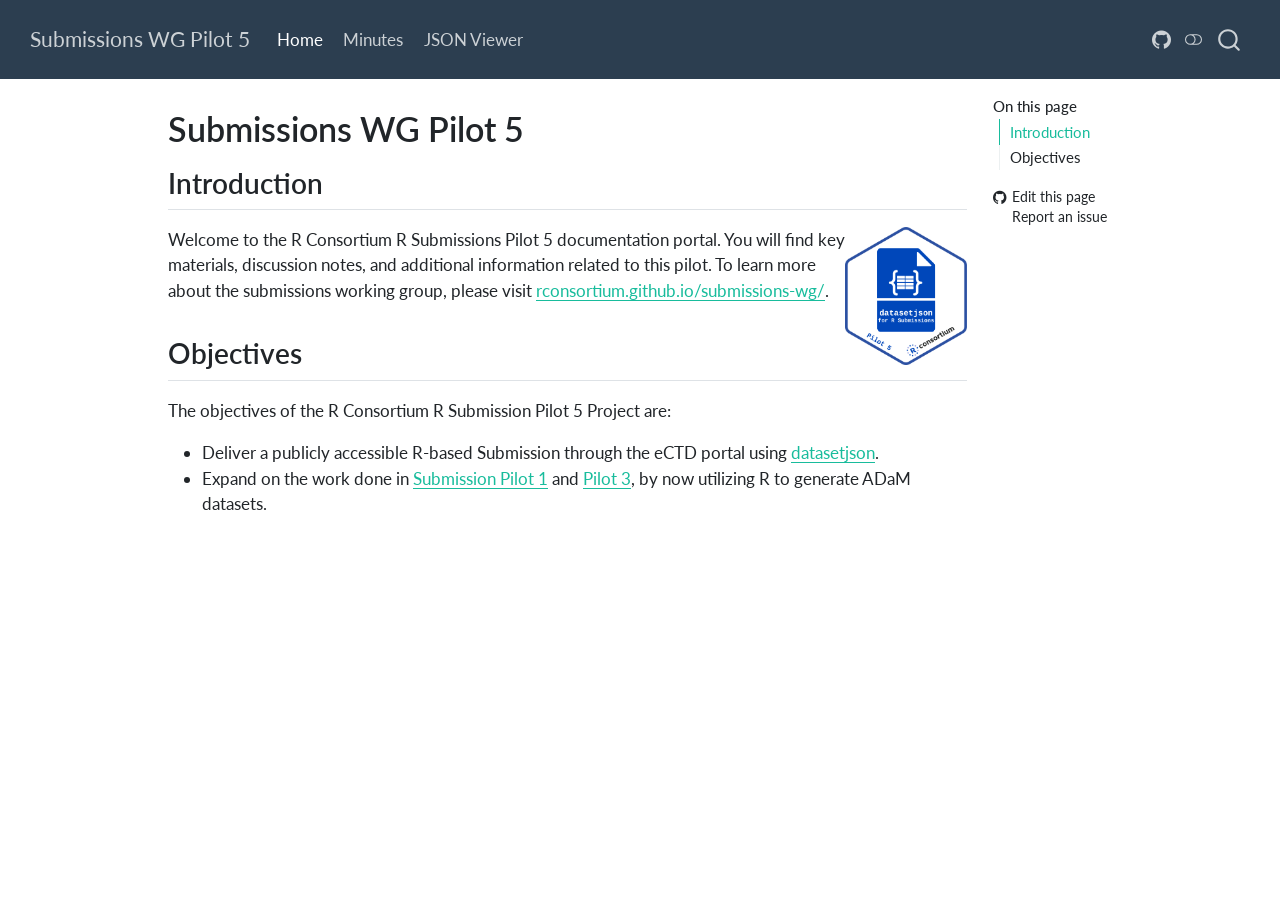
==== commit 1cadeb05: "Built site for gh-pages" ====
--- a/index.html
+++ b/index.html
@@ -321,7 +321,7 @@
 
 <section id="introduction" class="level2">
 <h2 class="anchored" data-anchor-id="introduction">Introduction</h2>
-<p><a href="https://rconsortium.github.io/submissions-pilot5-website/"><img src="images/pilot 5@2x.png" align="right" height="120" alt="pilot 5 website"></a></p>
+<p><a href="https://rconsortium.github.io/submissions-pilot5-website/"><img src="images/pilot 5@2x.png" align="right" height="138" alt="pilot 5 website"></a></p>
 <p>Welcome to the R Consortium R Submissions Pilot 5 documentation portal. You will find key materials, discussion notes, and additional information related to this pilot. To learn more about the submissions working group, please visit <a href="https://rconsortium.github.io/submissions-wg/">rconsortium.github.io/submissions-wg/</a>.</p>
 </section>
 <section id="objectives" class="level2">
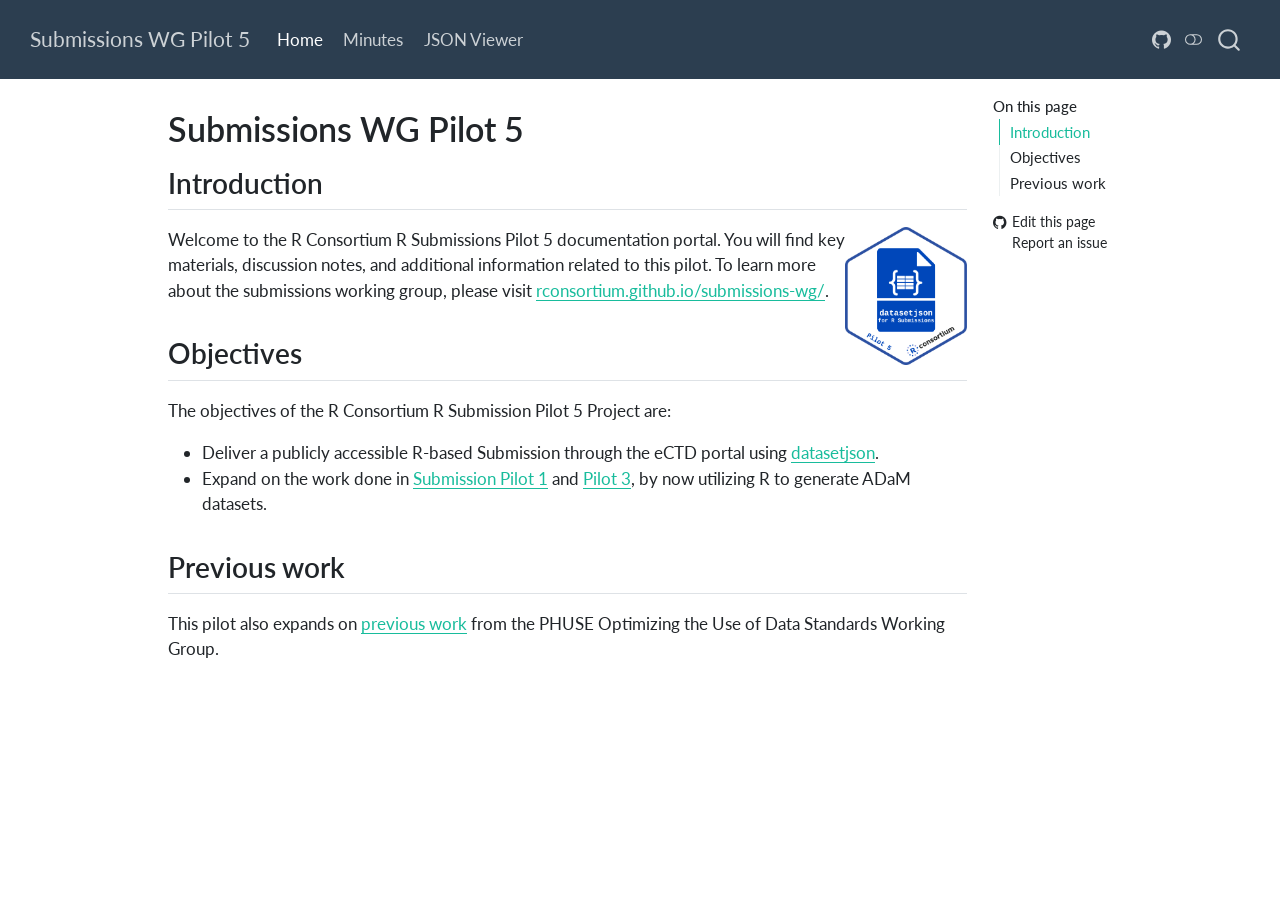
==== commit 96c7120c: "Built site for gh-pages" ====
--- a/index.html
+++ b/index.html
@@ -2,7 +2,7 @@
 <html xmlns="http://www.w3.org/1999/xhtml" lang="en" xml:lang="en"><head>
 
 <meta charset="utf-8">
-<meta name="generator" content="quarto-1.7.32">
+<meta name="generator" content="quarto-1.8.27">
 
 <meta name="viewport" content="width=device-width, initial-scale=1.0, user-scalable=yes">
 
@@ -30,20 +30,22 @@
 <script src="site_libs/quarto-search/fuse.min.js"></script>
 <script src="site_libs/quarto-search/quarto-search.js"></script>
 <meta name="quarto:offset" content="./">
+<link href="./images/favicon.ico" rel="icon">
 <script src="site_libs/quarto-html/quarto.js" type="module"></script>
 <script src="site_libs/quarto-html/tabsets/tabsets.js" type="module"></script>
+<script src="site_libs/quarto-html/axe/axe-check.js" type="module"></script>
 <script src="site_libs/quarto-html/popper.min.js"></script>
 <script src="site_libs/quarto-html/tippy.umd.min.js"></script>
 <script src="site_libs/quarto-html/anchor.min.js"></script>
 <link href="site_libs/quarto-html/tippy.css" rel="stylesheet">
-<link href="site_libs/quarto-html/quarto-syntax-highlighting-37eea08aefeeee20ff55810ff984fec1.css" rel="stylesheet" class="quarto-color-scheme" id="quarto-text-highlighting-styles">
-<link href="site_libs/quarto-html/quarto-syntax-highlighting-dark-2fef5ea3f8957b3e4ecc936fc74692ca.css" rel="stylesheet" class="quarto-color-scheme quarto-color-alternate" id="quarto-text-highlighting-styles">
-<link href="site_libs/quarto-html/quarto-syntax-highlighting-37eea08aefeeee20ff55810ff984fec1.css" rel="stylesheet" class="quarto-color-scheme-extra" id="quarto-text-highlighting-styles">
+<link href="site_libs/quarto-html/quarto-syntax-highlighting-ed96de9b727972fe78a7b5d16c58bf87.css" rel="stylesheet" class="quarto-color-scheme" id="quarto-text-highlighting-styles">
+<link href="site_libs/quarto-html/quarto-syntax-highlighting-dark-4d9afe2b8d18ee9fa5d0d57b5ed4214d.css" rel="stylesheet" class="quarto-color-scheme quarto-color-alternate" id="quarto-text-highlighting-styles">
+<link href="site_libs/quarto-html/quarto-syntax-highlighting-ed96de9b727972fe78a7b5d16c58bf87.css" rel="stylesheet" class="quarto-color-scheme-extra" id="quarto-text-highlighting-styles">
 <script src="site_libs/bootstrap/bootstrap.min.js"></script>
 <link href="site_libs/bootstrap/bootstrap-icons.css" rel="stylesheet">
-<link href="site_libs/bootstrap/bootstrap-d1029c8c0624b678ec1882d5dbfbed62.min.css" rel="stylesheet" append-hash="true" class="quarto-color-scheme" id="quarto-bootstrap" data-mode="light">
-<link href="site_libs/bootstrap/bootstrap-dark-317fa9c8a93cbaa92631be92f51646c5.min.css" rel="stylesheet" append-hash="true" class="quarto-color-scheme quarto-color-alternate" id="quarto-bootstrap" data-mode="dark">
-<link href="site_libs/bootstrap/bootstrap-d1029c8c0624b678ec1882d5dbfbed62.min.css" rel="stylesheet" append-hash="true" class="quarto-color-scheme-extra" id="quarto-bootstrap" data-mode="light">
+<link href="site_libs/bootstrap/bootstrap-960d9d362f81d399278ec3e29b622b37.min.css" rel="stylesheet" append-hash="true" class="quarto-color-scheme" id="quarto-bootstrap" data-mode="light">
+<link href="site_libs/bootstrap/bootstrap-dark-e7f4145358ce1d0cd37d8d374dbb44f9.min.css" rel="stylesheet" append-hash="true" class="quarto-color-scheme quarto-color-alternate" id="quarto-bootstrap" data-mode="dark">
+<link href="site_libs/bootstrap/bootstrap-960d9d362f81d399278ec3e29b622b37.min.css" rel="stylesheet" append-hash="true" class="quarto-color-scheme-extra" id="quarto-bootstrap" data-mode="light">
 <script id="quarto-search-options" type="application/json">{
   "location": "navbar",
   "copy-button": false,
@@ -293,6 +295,7 @@
   <ul>
   <li><a href="#introduction" id="toc-introduction" class="nav-link active" data-scroll-target="#introduction">Introduction</a></li>
   <li><a href="#objectives" id="toc-objectives" class="nav-link" data-scroll-target="#objectives">Objectives</a></li>
+  <li><a href="#previous-work" id="toc-previous-work" class="nav-link" data-scroll-target="#previous-work">Previous work</a></li>
   </ul>
 <div class="toc-actions"><ul><li><a href="https://github.com/RConsortium/submissions-pilot5-website/edit/main/index.qmd" class="toc-action"><i class="bi bi-github"></i>Edit this page</a></li><li><a href="https://github.com/RConsortium/submissions-pilot5-website/issues/new" class="toc-action"><i class="bi empty"></i>Report an issue</a></li></ul></div></nav>
     </div>
@@ -331,6 +334,10 @@
 <li>Deliver a publicly accessible R-based Submission through the eCTD portal using <a href="https://github.com/atorus-research/datasetjson">datasetjson</a>.</li>
 <li>Expand on the work done in <a href="https://github.com/RConsortium/submissions-pilot1">Submission Pilot 1</a> and <a href="https://github.com/RConsortium/submissions-pilot3-adam">Pilot 3</a>, by now utilizing R to generate ADaM datasets.</li>
 </ul>
+</section>
+<section id="previous-work" class="level2">
+<h2 class="anchored" data-anchor-id="previous-work">Previous work</h2>
+<p>This pilot also expands on <a href="https://phuse.s3.eu-central-1.amazonaws.com/Deliverables/Optimizing+the+Use+of+Data+Standards/WP-88+Dataset-JSON+Report.pdf">previous work</a> from the PHUSE Optimizing the Use of Data Standards Working Group.</p>
 
 
 </section>
@@ -400,13 +407,14 @@
       e.clearSelection();
     }
     const getTextToCopy = function(trigger) {
-        const codeEl = trigger.previousElementSibling.cloneNode(true);
-        for (const childEl of codeEl.children) {
-          if (isCodeAnnotation(childEl)) {
-            childEl.remove();
-          }
-        }
-        return codeEl.innerText;
+      const outerScaffold = trigger.parentElement.cloneNode(true);
+      const codeEl = outerScaffold.querySelector('code');
+      for (const childEl of codeEl.children) {
+        if (isCodeAnnotation(childEl)) {
+          childEl.remove();
+        }
+      }
+      return codeEl.innerText;
     }
     const clipboard = new window.ClipboardJS('.code-copy-button:not([data-in-quarto-modal])', {
       text: getTextToCopy
--- a/site_libs/quarto-html/quarto-syntax-highlighting-ed96de9b727972fe78a7b5d16c58bf87.css
+++ b/site_libs/quarto-html/quarto-syntax-highlighting-ed96de9b727972fe78a7b5d16c58bf87.css
@@ -0,0 +1,236 @@
+/* quarto syntax highlight colors */
+:root {
+  --quarto-hl-ot-color: #003B4F;
+  --quarto-hl-at-color: #657422;
+  --quarto-hl-ss-color: #20794D;
+  --quarto-hl-an-color: #5E5E5E;
+  --quarto-hl-fu-color: #4758AB;
+  --quarto-hl-st-color: #20794D;
+  --quarto-hl-cf-color: #003B4F;
+  --quarto-hl-op-color: #5E5E5E;
+  --quarto-hl-er-color: #AD0000;
+  --quarto-hl-bn-color: #AD0000;
+  --quarto-hl-al-color: #AD0000;
+  --quarto-hl-va-color: #111111;
+  --quarto-hl-bu-color: inherit;
+  --quarto-hl-ex-color: inherit;
+  --quarto-hl-pp-color: #AD0000;
+  --quarto-hl-in-color: #5E5E5E;
+  --quarto-hl-vs-color: #20794D;
+  --quarto-hl-wa-color: #5E5E5E;
+  --quarto-hl-do-color: #5E5E5E;
+  --quarto-hl-im-color: #00769E;
+  --quarto-hl-ch-color: #20794D;
+  --quarto-hl-dt-color: #AD0000;
+  --quarto-hl-fl-color: #AD0000;
+  --quarto-hl-co-color: #5E5E5E;
+  --quarto-hl-cv-color: #5E5E5E;
+  --quarto-hl-cn-color: #8f5902;
+  --quarto-hl-sc-color: #5E5E5E;
+  --quarto-hl-dv-color: #AD0000;
+  --quarto-hl-kw-color: #003B4F;
+}
+
+/* other quarto variables */
+:root {
+  --quarto-font-monospace: SFMono-Regular, Menlo, Monaco, Consolas, "Liberation Mono", "Courier New", monospace;
+}
+
+/* syntax highlight based on Pandoc's rules */
+pre > code.sourceCode > span {
+  color: #003B4F;
+}
+
+code.sourceCode > span {
+  color: #003B4F;
+}
+
+div.sourceCode,
+div.sourceCode pre.sourceCode {
+  color: #003B4F;
+}
+
+/* Normal */
+code span {
+  color: #003B4F;
+}
+
+/* Alert */
+code span.al {
+  color: #AD0000;
+  font-style: inherit;
+}
+
+/* Annotation */
+code span.an {
+  color: #5E5E5E;
+  font-style: inherit;
+}
+
+/* Attribute */
+code span.at {
+  color: #657422;
+  font-style: inherit;
+}
+
+/* BaseN */
+code span.bn {
+  color: #AD0000;
+  font-style: inherit;
+}
+
+/* BuiltIn */
+code span.bu {
+  font-style: inherit;
+}
+
+/* ControlFlow */
+code span.cf {
+  color: #003B4F;
+  font-weight: bold;
+  font-style: inherit;
+}
+
+/* Char */
+code span.ch {
+  color: #20794D;
+  font-style: inherit;
+}
+
+/* Constant */
+code span.cn {
+  color: #8f5902;
+  font-style: inherit;
+}
+
+/* Comment */
+code span.co {
+  color: #5E5E5E;
+  font-style: inherit;
+}
+
+/* CommentVar */
+code span.cv {
+  color: #5E5E5E;
+  font-style: italic;
+}
+
+/* Documentation */
+code span.do {
+  color: #5E5E5E;
+  font-style: italic;
+}
+
+/* DataType */
+code span.dt {
+  color: #AD0000;
+  font-style: inherit;
+}
+
+/* DecVal */
+code span.dv {
+  color: #AD0000;
+  font-style: inherit;
+}
+
+/* Error */
+code span.er {
+  color: #AD0000;
+  font-style: inherit;
+}
+
+/* Extension */
+code span.ex {
+  font-style: inherit;
+}
+
+/* Float */
+code span.fl {
+  color: #AD0000;
+  font-style: inherit;
+}
+
+/* Function */
+code span.fu {
+  color: #4758AB;
+  font-style: inherit;
+}
+
+/* Import */
+code span.im {
+  color: #00769E;
+  font-style: inherit;
+}
+
+/* Information */
+code span.in {
+  color: #5E5E5E;
+  font-style: inherit;
+}
+
+/* Keyword */
+code span.kw {
+  color: #003B4F;
+  font-weight: bold;
+  font-style: inherit;
+}
+
+/* Operator */
+code span.op {
+  color: #5E5E5E;
+  font-style: inherit;
+}
+
+/* Other */
+code span.ot {
+  color: #003B4F;
+  font-style: inherit;
+}
+
+/* Preprocessor */
+code span.pp {
+  color: #AD0000;
+  font-style: inherit;
+}
+
+/* SpecialChar */
+code span.sc {
+  color: #5E5E5E;
+  font-style: inherit;
+}
+
+/* SpecialString */
+code span.ss {
+  color: #20794D;
+  font-style: inherit;
+}
+
+/* String */
+code span.st {
+  color: #20794D;
+  font-style: inherit;
+}
+
+/* Variable */
+code span.va {
+  color: #111111;
+  font-style: inherit;
+}
+
+/* VerbatimString */
+code span.vs {
+  color: #20794D;
+  font-style: inherit;
+}
+
+/* Warning */
+code span.wa {
+  color: #5E5E5E;
+  font-style: italic;
+}
+
+.prevent-inlining {
+  content: "</";
+}
+
+/*# sourceMappingURL=0920dd6d7437995b8cdf7429764427b1.css.map */
--- a/site_libs/quarto-html/quarto-syntax-highlighting-dark-4d9afe2b8d18ee9fa5d0d57b5ed4214d.css
+++ b/site_libs/quarto-html/quarto-syntax-highlighting-dark-4d9afe2b8d18ee9fa5d0d57b5ed4214d.css
@@ -0,0 +1,219 @@
+/* quarto syntax highlight colors */
+:root {
+  --quarto-hl-al-color: #f07178;
+  --quarto-hl-an-color: #d4d0ab;
+  --quarto-hl-at-color: #00e0e0;
+  --quarto-hl-bn-color: #d4d0ab;
+  --quarto-hl-bu-color: #abe338;
+  --quarto-hl-ch-color: #abe338;
+  --quarto-hl-co-color: #f8f8f2;
+  --quarto-hl-cv-color: #ffd700;
+  --quarto-hl-cn-color: #ffd700;
+  --quarto-hl-cf-color: #ffa07a;
+  --quarto-hl-dt-color: #ffa07a;
+  --quarto-hl-dv-color: #d4d0ab;
+  --quarto-hl-do-color: #f8f8f2;
+  --quarto-hl-er-color: #f07178;
+  --quarto-hl-ex-color: #00e0e0;
+  --quarto-hl-fl-color: #d4d0ab;
+  --quarto-hl-fu-color: #ffa07a;
+  --quarto-hl-im-color: #abe338;
+  --quarto-hl-in-color: #d4d0ab;
+  --quarto-hl-kw-color: #ffa07a;
+  --quarto-hl-op-color: #ffa07a;
+  --quarto-hl-ot-color: #00e0e0;
+  --quarto-hl-pp-color: #dcc6e0;
+  --quarto-hl-re-color: #00e0e0;
+  --quarto-hl-sc-color: #abe338;
+  --quarto-hl-ss-color: #abe338;
+  --quarto-hl-st-color: #abe338;
+  --quarto-hl-va-color: #00e0e0;
+  --quarto-hl-vs-color: #abe338;
+  --quarto-hl-wa-color: #dcc6e0;
+}
+
+/* other quarto variables */
+:root {
+  --quarto-font-monospace: SFMono-Regular, Menlo, Monaco, Consolas, "Liberation Mono", "Courier New", monospace;
+}
+
+/* syntax highlight based on Pandoc's rules */
+pre > code.sourceCode > span {
+  color: #f8f8f2;
+}
+
+code.sourceCode > span {
+  color: #f8f8f2;
+}
+
+div.sourceCode,
+div.sourceCode pre.sourceCode {
+  color: #f8f8f2;
+}
+
+/* Normal */
+code span {
+  color: #f8f8f2;
+}
+
+/* Alert */
+code span.al {
+  color: #f07178;
+}
+
+/* Annotation */
+code span.an {
+  color: #d4d0ab;
+}
+
+/* Attribute */
+code span.at {
+  color: #00e0e0;
+}
+
+/* BaseN */
+code span.bn {
+  color: #d4d0ab;
+}
+
+/* BuiltIn */
+code span.bu {
+  color: #abe338;
+}
+
+/* ControlFlow */
+code span.cf {
+  font-weight: bold;
+  color: #ffa07a;
+}
+
+/* Char */
+code span.ch {
+  color: #abe338;
+}
+
+/* Constant */
+code span.cn {
+  color: #ffd700;
+}
+
+/* Comment */
+code span.co {
+  font-style: italic;
+  color: #f8f8f2;
+}
+
+/* CommentVar */
+code span.cv {
+  color: #ffd700;
+}
+
+/* Documentation */
+code span.do {
+  color: #f8f8f2;
+}
+
+/* DataType */
+code span.dt {
+  color: #ffa07a;
+}
+
+/* DecVal */
+code span.dv {
+  color: #d4d0ab;
+}
+
+/* Error */
+code span.er {
+  color: #f07178;
+  text-decoration: underline;
+}
+
+/* Extension */
+code span.ex {
+  font-weight: bold;
+  color: #00e0e0;
+}
+
+/* Float */
+code span.fl {
+  color: #d4d0ab;
+}
+
+/* Function */
+code span.fu {
+  color: #ffa07a;
+}
+
+/* Import */
+code span.im {
+  color: #abe338;
+}
+
+/* Information */
+code span.in {
+  color: #d4d0ab;
+}
+
+/* Keyword */
+code span.kw {
+  font-weight: bold;
+  color: #ffa07a;
+}
+
+/* Operator */
+code span.op {
+  color: #ffa07a;
+}
+
+/* Other */
+code span.ot {
+  color: #00e0e0;
+}
+
+/* Preprocessor */
+code span.pp {
+  color: #dcc6e0;
+}
+
+/* RegionMarker */
+code span.re {
+  background-color: #f8f8f2;
+  color: #00e0e0;
+}
+
+/* SpecialChar */
+code span.sc {
+  color: #abe338;
+}
+
+/* SpecialString */
+code span.ss {
+  color: #abe338;
+}
+
+/* String */
+code span.st {
+  color: #abe338;
+}
+
+/* Variable */
+code span.va {
+  color: #00e0e0;
+}
+
+/* VerbatimString */
+code span.vs {
+  color: #abe338;
+}
+
+/* Warning */
+code span.wa {
+  color: #dcc6e0;
+}
+
+.prevent-inlining {
+  content: "</";
+}
+
+/*# sourceMappingURL=86edf53ecdff796acf02dbceed379426.css.map */
--- a/site_libs/quarto-html/quarto-syntax-highlighting-ed96de9b727972fe78a7b5d16c58bf87.css
+++ b/site_libs/quarto-html/quarto-syntax-highlighting-ed96de9b727972fe78a7b5d16c58bf87.css
@@ -0,0 +1,236 @@
+/* quarto syntax highlight colors */
+:root {
+  --quarto-hl-ot-color: #003B4F;
+  --quarto-hl-at-color: #657422;
+  --quarto-hl-ss-color: #20794D;
+  --quarto-hl-an-color: #5E5E5E;
+  --quarto-hl-fu-color: #4758AB;
+  --quarto-hl-st-color: #20794D;
+  --quarto-hl-cf-color: #003B4F;
+  --quarto-hl-op-color: #5E5E5E;
+  --quarto-hl-er-color: #AD0000;
+  --quarto-hl-bn-color: #AD0000;
+  --quarto-hl-al-color: #AD0000;
+  --quarto-hl-va-color: #111111;
+  --quarto-hl-bu-color: inherit;
+  --quarto-hl-ex-color: inherit;
+  --quarto-hl-pp-color: #AD0000;
+  --quarto-hl-in-color: #5E5E5E;
+  --quarto-hl-vs-color: #20794D;
+  --quarto-hl-wa-color: #5E5E5E;
+  --quarto-hl-do-color: #5E5E5E;
+  --quarto-hl-im-color: #00769E;
+  --quarto-hl-ch-color: #20794D;
+  --quarto-hl-dt-color: #AD0000;
+  --quarto-hl-fl-color: #AD0000;
+  --quarto-hl-co-color: #5E5E5E;
+  --quarto-hl-cv-color: #5E5E5E;
+  --quarto-hl-cn-color: #8f5902;
+  --quarto-hl-sc-color: #5E5E5E;
+  --quarto-hl-dv-color: #AD0000;
+  --quarto-hl-kw-color: #003B4F;
+}
+
+/* other quarto variables */
+:root {
+  --quarto-font-monospace: SFMono-Regular, Menlo, Monaco, Consolas, "Liberation Mono", "Courier New", monospace;
+}
+
+/* syntax highlight based on Pandoc's rules */
+pre > code.sourceCode > span {
+  color: #003B4F;
+}
+
+code.sourceCode > span {
+  color: #003B4F;
+}
+
+div.sourceCode,
+div.sourceCode pre.sourceCode {
+  color: #003B4F;
+}
+
+/* Normal */
+code span {
+  color: #003B4F;
+}
+
+/* Alert */
+code span.al {
+  color: #AD0000;
+  font-style: inherit;
+}
+
+/* Annotation */
+code span.an {
+  color: #5E5E5E;
+  font-style: inherit;
+}
+
+/* Attribute */
+code span.at {
+  color: #657422;
+  font-style: inherit;
+}
+
+/* BaseN */
+code span.bn {
+  color: #AD0000;
+  font-style: inherit;
+}
+
+/* BuiltIn */
+code span.bu {
+  font-style: inherit;
+}
+
+/* ControlFlow */
+code span.cf {
+  color: #003B4F;
+  font-weight: bold;
+  font-style: inherit;
+}
+
+/* Char */
+code span.ch {
+  color: #20794D;
+  font-style: inherit;
+}
+
+/* Constant */
+code span.cn {
+  color: #8f5902;
+  font-style: inherit;
+}
+
+/* Comment */
+code span.co {
+  color: #5E5E5E;
+  font-style: inherit;
+}
+
+/* CommentVar */
+code span.cv {
+  color: #5E5E5E;
+  font-style: italic;
+}
+
+/* Documentation */
+code span.do {
+  color: #5E5E5E;
+  font-style: italic;
+}
+
+/* DataType */
+code span.dt {
+  color: #AD0000;
+  font-style: inherit;
+}
+
+/* DecVal */
+code span.dv {
+  color: #AD0000;
+  font-style: inherit;
+}
+
+/* Error */
+code span.er {
+  color: #AD0000;
+  font-style: inherit;
+}
+
+/* Extension */
+code span.ex {
+  font-style: inherit;
+}
+
+/* Float */
+code span.fl {
+  color: #AD0000;
+  font-style: inherit;
+}
+
+/* Function */
+code span.fu {
+  color: #4758AB;
+  font-style: inherit;
+}
+
+/* Import */
+code span.im {
+  color: #00769E;
+  font-style: inherit;
+}
+
+/* Information */
+code span.in {
+  color: #5E5E5E;
+  font-style: inherit;
+}
+
+/* Keyword */
+code span.kw {
+  color: #003B4F;
+  font-weight: bold;
+  font-style: inherit;
+}
+
+/* Operator */
+code span.op {
+  color: #5E5E5E;
+  font-style: inherit;
+}
+
+/* Other */
+code span.ot {
+  color: #003B4F;
+  font-style: inherit;
+}
+
+/* Preprocessor */
+code span.pp {
+  color: #AD0000;
+  font-style: inherit;
+}
+
+/* SpecialChar */
+code span.sc {
+  color: #5E5E5E;
+  font-style: inherit;
+}
+
+/* SpecialString */
+code span.ss {
+  color: #20794D;
+  font-style: inherit;
+}
+
+/* String */
+code span.st {
+  color: #20794D;
+  font-style: inherit;
+}
+
+/* Variable */
+code span.va {
+  color: #111111;
+  font-style: inherit;
+}
+
+/* VerbatimString */
+code span.vs {
+  color: #20794D;
+  font-style: inherit;
+}
+
+/* Warning */
+code span.wa {
+  color: #5E5E5E;
+  font-style: italic;
+}
+
+.prevent-inlining {
+  content: "</";
+}
+
+/*# sourceMappingURL=0920dd6d7437995b8cdf7429764427b1.css.map */
